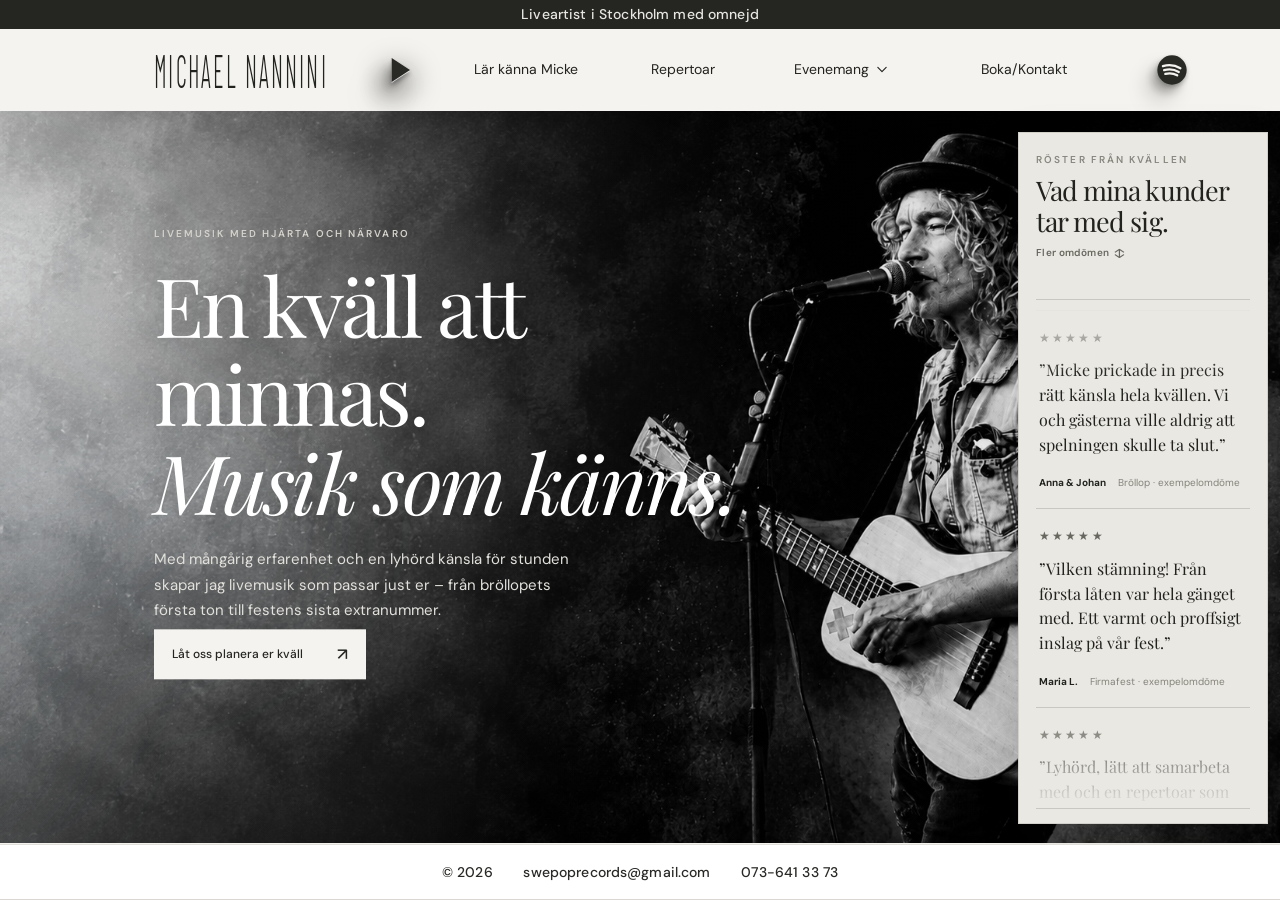
==== index.html @ 4a08c860 "Add files via upload" ====
<!doctype html>
<html lang="sv">
<head>
  <meta charset="utf-8">
  <meta name="viewport" content="width=device-width, initial-scale=1">
  <meta name="description" content="Micke Nannini – livemusik till bröllop, firmafest och andra evenemang.">
  <title>Micke Nannini — Livemusik för era stunder</title><link rel="icon" type="image/svg+xml" href="favicon.svg">
  <link rel="preconnect" href="https://images.unsplash.com">
  <link rel="preconnect" href="https://fonts.googleapis.com">
  <link rel="preconnect" href="https://fonts.gstatic.com" crossorigin>
  <link href="https://fonts.googleapis.com/css2?family=Barlow+Condensed:wght@300;400&family=DM+Sans:wght@400;500;600;700&family=Playfair+Display:wght@400;500;600&display=swap" rel="stylesheet">
  <link rel="stylesheet" href="style.css">
</head>
<body class="page-mode">
  <div class="demo-note">Liveartist i Stockholm med omnejd</div>
  <header class="site-header">
    <div class="brand-group">
      <a class="wordmark" href="#home" data-view-link="home" aria-label="Michael Nannini – startsida">MICHAEL NANNINI</a>
      <button class="header-player-toggle" id="header-player-toggle" type="button" aria-label="Spela musik" aria-pressed="false" title="Spela musik"><svg class="icon-play" viewBox="0 0 24 24" aria-hidden="true"><path d="M8 5.5v13l10-6.5z" fill="currentColor"/></svg><svg class="icon-pause" viewBox="0 0 24 24" aria-hidden="true"><path d="M7 5h4v14H7zm6 0h4v14h-4z" fill="currentColor"/></svg></button>
    </div>
    <button class="menu-toggle" aria-expanded="false" aria-controls="main-nav">Meny <span>☰</span></button>
    <nav id="main-nav" class="main-nav" aria-label="Huvudmeny">
      <a href="#om" data-view-link="om">Lär känna Micke</a>
      <a href="#repertoar" data-view-link="repertoar">Repertoar</a>
      <div class="dropdown"><button class="dropdown-toggle" aria-expanded="false">Evenemang <svg class="dropdown-chevron" viewBox="0 0 12 8" aria-hidden="true"><path d="m1 1.5 5 5 5-5"/></svg></button>
        <div class="dropdown-menu"><a href="brollop.html">Bröllop</a><a href="afterski.html">Afterski</a><a href="firmafest.html">Firmafest</a><a href="evenemang.html">Övriga evenemang</a></div>
      </div>
      <a href="#kontakt" class="nav-contact" data-view-link="kontakt">Boka/Kontakt</a>
      <a class="spotify-header" href="https://open.spotify.com/artist/16GHxoGRHdiOikgNVW4Zbb?si=be-ZVWMhS5afyu9l3d_1HA" target="_blank" rel="noopener noreferrer" aria-label="Öppna Michael Nanninis Spotifyprofil" title="Michael Nannini på Spotify"><svg viewBox="0 0 24 24" aria-hidden="true"><circle cx="12" cy="12" r="11" fill="#292926"/><path d="M5.2 9.1c4.2-1.2 9.2-.7 13.1 1.6M6.1 12.1c3.6-1 7.8-.5 11 1.4M7 14.9c3-.8 6.3-.4 8.9 1.1" fill="none" stroke="#f4f3ef" stroke-width="1.7" stroke-linecap="round"/></svg></a>
    </nav>
  </header>
  <main class="page-stage" id="page-stage"><div class="page-track"><section class="page-view is-active" data-view="home" aria-label="Startsida">
    <section class="hero" aria-labelledby="hero-title">
      <img class="hero-image" src="hero-michael-nannini.png" alt="Michael Nannini sjunger och spelar gitarr vid en mikrofon" fetchpriority="high">
      <div class="hero-shade"></div>
      <div class="hero-content"><p class="eyebrow">Livemusik med hjärta och närvaro</p><h1 id="hero-title">En kväll att minnas.<br><em>Musik som känns.</em></h1><p class="hero-copy">Med mångårig erfarenhet och en lyhörd känsla för stunden skapar jag livemusik som passar just er – från bröllopets första ton till festens sista extranummer.</p><a class="button button-light" href="#kontakt" data-view-link="kontakt">Låt oss planera er kväll <span>↗</span></a></div>
      
    </section>
    </section><section class="page-view" data-view="om" aria-label="Om Micke">
    <section class="intro section-grid" id="om">
      <div class="intro-image-wrap"><img src="https://images.unsplash.com/photo-1524368535928-5b5e00ddc76b?auto=format&fit=crop&w=1000&q=80" alt="Publik njuter av livemusik" loading="lazy"><span class="image-index">LIVE / 2025</span></div>
      <div class="intro-copy"><p class="eyebrow">Om Micke</p><h2>En gitarr, en röst<br>och rätt känsla.</h2><p class="trust-statement">Mångårig erfarenhet. Ett professionellt genomförande. Underhållning på dina villkor.</p><p class="lead">Jag har lång erfarenhet av liveunderhållning och vet hur viktig rätt känsla är. Jag är lyhörd, professionell och väl förberedd, så att du kan känna dig trygg från första kontakten till sista låten.</p><p>Berätta vilken stämning du vill ha – jag tar underhållningen dit du vill.</p><a class="text-link" href="#kontakt" data-view-link="kontakt">Har du någon fundering, fråga mig <span>→</span></a></div>
    </section>
    </section><section class="page-view" data-view="repertoar" aria-label="Repertoar"><section class="music-section" id="repertoar"><div class="music-inner"><div><p class="eyebrow">Lyssna in</p><h2>En liten försmak<br>av livemusiken.</h2></div><div class="player-card"><div class="record" aria-hidden="true"></div><div class="track-info"><strong>Maple Leaf Rag</strong></div><audio id="site-audio" controls preload="none" aria-label="Exempel på ljudspelare"><source src="https://upload.wikimedia.org/wikipedia/commons/0/09/Scott_Joplin_-_Maple_Leaf_Rag.ogg" type="audio/ogg">Din webbläsare kan inte spela upp ljudet.</audio></div></div></section>
    </section><section class="page-view" data-view="evenemang" aria-label="Evenemang"><section class="events-section" id="spelningar"><div class="section-heading"><div><p class="eyebrow">Olika tillfällen, samma närvaro</p><h2>Musik för er sorts kväll.</h2></div><p>Välj sammanhang så berättar vi mer om hur musiken kan passa just ert evenemang.</p></div><div class="event-cards"><a class="event-card" href="brollop.html"><img src="https://images.unsplash.com/photo-1519741497674-611481863552?auto=format&fit=crop&w=900&q=80" alt="Bröllopsdukning i mjukt kvällsljus" loading="lazy"><span class="event-number">01</span><span class="event-label">Bröllop <b>↗</b></span></a><a class="event-card" href="afterski.html"><img src="https://images.unsplash.com/photo-1519681393784-d120267933ba?auto=format&fit=crop&w=900&q=80" alt="Snöklädda berg i kvällsljus" loading="lazy"><span class="event-number">02</span><span class="event-label">Afterski <b>↗</b></span></a><a class="event-card" href="firmafest.html"><img src="https://images.unsplash.com/photo-1511795409834-ef04bbd61622?auto=format&fit=crop&w=900&q=80" alt="Festlokal för ett företagsevenemang" loading="lazy"><span class="event-number">03</span><span class="event-label">Firmafest <b>↗</b></span></a></div></section>
    
    </section><section class="page-view" data-view="kontakt" aria-label="Boka och kontakt"><section class="contact-section" id="kontakt"><div class="contact-copy"><p class="eyebrow">Låt oss planera</p><h2>Vad firar ni?</h2><p>Berätta lite om ert evenemang så återkommer Micke med idéer och information om tillgänglighet.</p><div class="contact-detail"><span>KONTAKT</span><a href="mailto:lowe.flemstrom@gmail.com">lowe.flemstrom@gmail.com</a></div><p class="demo-copy">När formuläret skickas öppnas ditt mejlprogram med uppgifterna ifyllda. Tryck på Skicka där.</p></div><form class="contact-form" id="contact-form"><div class="form-row"><label>Namn<input required name="name" autocomplete="name" placeholder="Ditt namn"></label><label>E-post<input required type="email" name="email" autocomplete="email" placeholder="du@exempel.se"></label></div><label>Typ av evenemang<select name="event"><option value="">Välj ett tillfälle</option><option>Bröllop</option><option>Afterski</option><option>Firmafest</option><option>Annat evenemang</option></select></label><label>Meddelande<textarea required name="message" rows="4" placeholder="Datum, plats och vad ni planerar …"></textarea></label><button class="button button-dark" type="submit">Skapa mejl <span>↗</span></button><p class="form-status" id="form-status" role="status">Formuläret öppnar ett färdigifyllt mejl till lowe.flemstrom@gmail.com.</p></form></section></section></div></main>
<div class="trustline site-contact-bar" aria-label="Kontaktuppgifter"><span>© 2026</span><a href="mailto:swepoprecords@gmail.com">swepoprecords@gmail.com</a><a href="tel:+46736413373">073-641 33 73</a></div>
<section class="reviews-section" aria-labelledby="reviews-title"><div class="reviews-heading"><p class="eyebrow">Röster från kvällen</p><h2 id="reviews-title">Vad mina kunder<br>tar med sig.</h2><div class="drag-hint" aria-label="Dra panelen för fler kundomdömen"><span>Fler omdömen</span><b aria-hidden="true">↕</b></div></div><div class="review-window" id="review-window" tabindex="0" aria-label="Recensioner, dra eller använd piltangenterna"><div class="review-track" id="review-track">
      <article class="review-card"><div class="stars">★★★★★</div><blockquote>”Micke prickade in precis rätt känsla hela kvällen. Vi och gästerna ville aldrig att spelningen skulle ta slut.”</blockquote><p><b>Anna &amp; Johan</b><span>Bröllop · exempelomdöme</span></p></article>
      <article class="review-card"><div class="stars">★★★★★</div><blockquote>”Vilken stämning! Från första låten var hela gänget med. Ett varmt och proffsigt inslag på vår fest.”</blockquote><p><b>Maria L.</b><span>Firmafest · exempelomdöme</span></p></article>
      <article class="review-card"><div class="stars">★★★★★</div><blockquote>”Lyhörd, lätt att samarbeta med och en repertoar som passade alla generationer. Rekommenderas varmt.”</blockquote><p><b>Anders &amp; Sofia</b><span>Födelsedagsfest · exempelomdöme</span></p></article>
      </div><div class="review-fade"></div></div></section>
  <footer class="site-footer"><a class="wordmark" href="#home" data-view-link="home">MICHAEL NANNINI</a><p>Livemusik för stunder att minnas.</p><span>© 2025 · DEMOSIDA</span></footer>
  <script src="script.js" defer></script>
</body></html>
---- style.css ----
:root{--ink:#22221f;--paper:#f4f3ef;--muted:#88877f;--line:#d9d7d0;--serif:"Playfair Display",Georgia,serif;--sans:"DM Sans",Arial,sans-serif}*{box-sizing:border-box}html{scroll-behavior:smooth}body{margin:0;background:var(--paper);color:var(--ink);font-family:var(--sans);font-size:15px;line-height:1.7}.demo-note{text-align:center;background:#252522;color:#e7e6e1;padding:7px 12px;font-size:10px;letter-spacing:.16em;text-transform:uppercase}.site-header{height:82px;padding:0 7.2%;display:flex;align-items:center;justify-content:space-between;background:var(--paper);position:relative;z-index:10}.wordmark{font:500 27px var(--serif);letter-spacing:-.08em;color:var(--ink);text-decoration:none}.wordmark span{color:#85837a}.main-nav{display:flex;align-items:center;gap:35px}.main-nav>a,.dropdown-toggle{color:var(--ink);font-size:12px;text-decoration:none;background:none;border:0;font-family:inherit;cursor:pointer}.nav-contact{border:1px solid #a9a79e;padding:10px 16px}.dropdown{position:relative}.dropdown-menu{display:none;position:absolute;top:100%;left:-15px;min-width:170px;padding:11px 0;background:#fff;box-shadow:0 12px 24px #00000016}.dropdown.open .dropdown-menu{display:grid}.dropdown-menu a{padding:8px 16px;color:var(--ink);font-size:12px;text-decoration:none}.dropdown-menu a:hover{background:#f0efeb}.menu-toggle{display:none}.hero{height:min(720px,78vw);min-height:570px;position:relative;color:white;overflow:hidden}.hero-image,.hero-shade{position:absolute;inset:0;width:100%;height:100%;object-fit:cover}.hero-image{object-position:center 42%;filter:grayscale(100%)}.hero-shade{background:linear-gradient(90deg,#111111c7 0%,#11111178 46%,#11111117 100%)}.hero-content{position:absolute;top:50%;left:12%;transform:translateY(-48%);max-width:600px}.eyebrow{font-size:10px;letter-spacing:.21em;text-transform:uppercase;font-weight:600;color:var(--muted);margin:0 0 18px}.hero .eyebrow{color:#d4d2cb}.hero h1{font:400 clamp(48px,6.4vw,86px)/1.08 var(--serif);letter-spacing:-.035em;margin:0 0 22px}.hero h1 em{font-weight:400}.hero-copy{max-width:440px;color:#e2e1dc;font-size:15px;margin:0 0 29px}.button{display:inline-flex;align-items:center;justify-content:space-between;gap:34px;padding:14px 18px;text-decoration:none;border:0;font:500 12px var(--sans);cursor:pointer}.button-light{background:#f4f3ef;color:#252522}.button span{font-size:17px}.hero-caption{position:absolute;bottom:26px;left:7.2%;right:7.2%;display:flex;justify-content:space-between;font-size:9px;letter-spacing:.17em;color:#eee}.trustline{padding:23px 7%;display:flex;justify-content:space-between;border-bottom:1px solid var(--line);font-size:9px;letter-spacing:.15em;color:#77766e}.section-grid{display:grid;grid-template-columns:1fr 1fr;gap:10%;padding:115px 12% 125px}.intro-image-wrap{position:relative}.intro-image-wrap img{width:100%;height:510px;object-fit:cover;filter:grayscale(100%)}.image-index{position:absolute;bottom:16px;left:17px;color:white;font-size:9px;letter-spacing:.16em}.intro-copy{align-self:center;max-width:490px}.intro-copy h2,.music-section h2,.section-heading h2,.reviews-heading h2,.contact-copy h2{font:400 clamp(37px,4vw,55px)/1.16 var(--serif);letter-spacing:-.035em;margin:0 0 23px}.intro-copy .lead{font:400 18px/1.65 var(--serif);color:#5a5953}.intro-copy>p:not(.eyebrow){max-width:455px}.demo-copy{font-size:11px;color:#8c8980;font-style:italic}.text-link{display:inline-flex;gap:25px;margin-top:16px;color:var(--ink);text-decoration:none;font-size:12px;border-bottom:1px solid #777;padding-bottom:5px}.music-section{background:#292926;color:#f5f4f0;padding:88px 12%}.music-inner{max-width:1100px;margin:auto;display:grid;grid-template-columns:1fr 1fr;gap:9%;align-items:center}.music-section .eyebrow{color:#aaa89f}.music-section h2{font-size:46px}.music-note{max-width:360px;color:#b7b6b0;font-size:12px}.player-card{padding:25px;background:#353531;border:1px solid #51514a;display:grid;grid-template-columns:70px 1fr;gap:17px;align-items:center}.record{width:70px;height:70px;border-radius:50%;display:grid;place-items:center;background:repeating-radial-gradient(circle,#191917 0 2px,#343430 3px 5px)}.record span{width:24px;height:24px;border-radius:50%;background:#b4b1a8;color:#292926;display:grid;place-items:center;font:10px var(--serif)}.track-info{display:grid;gap:3px}.track-info strong{font:500 18px var(--serif)}.track-info>span:last-child{font-size:10px;color:#aaa89f}.track-label{font-size:8px;letter-spacing:.15em;color:#c4c1b8}.player-card audio{grid-column:1/3;width:100%;height:37px}.source-link{grid-column:1/3;color:#c5c2b9;font-size:10px}.events-section{padding:110px 12% 120px}.section-heading{display:flex;justify-content:space-between;align-items:end;margin-bottom:37px}.section-heading>p{max-width:310px;color:#77766e;font-size:12px}.section-heading h2{margin-bottom:0}.event-cards{display:grid;grid-template-columns:repeat(3,1fr);gap:18px}.event-card{height:380px;position:relative;display:block;color:white;overflow:hidden;text-decoration:none;background:#555}.event-card:after{content:"";position:absolute;inset:30% 0 0;background:linear-gradient(transparent,#1119)}.event-card img{width:100%;height:100%;object-fit:cover;filter:grayscale(100%);transition:transform .5s}.event-card:hover img{transform:scale(1.04)}.event-number{position:absolute;z-index:1;top:17px;left:18px;font-size:9px;letter-spacing:.14em}.event-label{position:absolute;z-index:1;bottom:19px;left:20px;right:20px;display:flex;justify-content:space-between;font:400 25px var(--serif)}.event-label b{font:400 16px var(--sans)}.reviews-section{padding:95px 12%;display:grid;grid-template-columns:.8fr 1.2fr;gap:10%;background:#e9e8e3}.reviews-heading h2{font-size:47px}.drag-hint{margin-top:33px;font-size:10px;color:#79776e}.drag-hint span{margin-left:14px;font-size:18px}.review-window{height:350px;position:relative;overflow:hidden;cursor:grab;touch-action:none;user-select:none;border-top:1px solid #c9c7bf;border-bottom:1px solid #c9c7bf}.review-window.dragging{cursor:grabbing}.review-track{position:absolute;left:0;right:0;top:0}.review-card{padding:25px 5px 23px;border-bottom:1px solid #c9c7bf}.stars{font-size:12px;letter-spacing:.18em;color:#68675f}.review-card blockquote{font:400 19px/1.55 var(--serif);margin:10px 0 17px}.review-card p{display:flex;gap:12px;align-items:center;margin:0;font-size:10px}.review-card p span{color:#85837a}.review-fade{position:absolute;inset:0;pointer-events:none;background:linear-gradient(#e9e8e3 0%,transparent 15%,transparent 80%,#e9e8e3 100%)}.contact-section{padding:110px 12%;display:grid;grid-template-columns:1fr 1fr;gap:12%;background:#f7f6f2}.contact-copy h2{font-size:57px}.contact-copy>p:not(.eyebrow){max-width:390px;color:#68675f}.contact-detail{margin-top:40px;display:grid;gap:4px}.contact-detail span{font-size:9px;letter-spacing:.16em;color:#88867f}.contact-detail a{font:20px var(--serif);color:var(--ink);text-decoration:none}.contact-form{display:grid;gap:17px;align-content:start}.contact-form label{display:grid;gap:7px;font-size:10px;letter-spacing:.08em;color:#55544f}.form-row{display:grid;grid-template-columns:1fr 1fr;gap:15px}.contact-form input,.contact-form select,.contact-form textarea{width:100%;padding:12px 0;border:0;border-bottom:1px solid #c9c7bf;background:transparent;border-radius:0;font:13px var(--sans);color:var(--ink);outline:none}.contact-form input:focus,.contact-form textarea:focus,.contact-form select:focus{border-color:#292926}.contact-form textarea{resize:vertical}.button-dark{background:#282825;color:#f5f4f0;justify-self:start}.form-status{font-size:10px;color:#89877e;margin:0}.site-footer{padding:27px 7.2%;display:flex;align-items:center;justify-content:space-between;border-top:1px solid var(--line)}.site-footer p,.site-footer>span{font-size:10px;color:#77766e}.site-footer>span{letter-spacing:.12em}
@media(max-width:800px){.site-header{height:70px;padding:0 6%}.menu-toggle{display:block;border:0;background:none;font:12px var(--sans)}.menu-toggle span{margin-left:8px}.main-nav{display:none;position:absolute;top:70px;left:0;right:0;background:var(--paper);padding:20px 6% 25px;align-items:stretch;gap:17px;flex-direction:column;border-top:1px solid var(--line)}.main-nav.open{display:flex}.dropdown-menu{position:static;box-shadow:none;padding:8px 0 0 13px;background:transparent}.nav-contact{align-self:start}.detail-nav{display:flex!important;position:static;flex-direction:row;flex-wrap:wrap;padding:8px 0;border:0;background:transparent;gap:8px 13px;justify-content:flex-end}.detail-nav a{font-size:10px!important}.hero{min-height:590px;height:78vh;max-height:730px}.hero-content{left:7%;right:7%}.hero h1{font-size:clamp(48px,12vw,76px)}.trustline{gap:20px;overflow:hidden;white-space:nowrap;font-size:8px}.section-grid{grid-template-columns:1fr;gap:45px;padding:75px 8%}.intro-image-wrap img{height:390px}.intro-copy{max-width:none}.music-section{padding:72px 8%}.music-inner{grid-template-columns:1fr;gap:30px}.events-section{padding:78px 8%}.section-heading{display:block}.section-heading>p{margin-top:20px}.event-cards{grid-template-columns:1fr;gap:13px}.event-card{height:340px}.reviews-section{padding:75px 8%;grid-template-columns:1fr;gap:25px}.reviews-heading h2 br{display:none}.drag-hint{margin-top:13px}.review-window{height:315px}.contact-section{padding:80px 8%;grid-template-columns:1fr;gap:38px}.site-footer{padding:23px 6%;gap:14px;flex-wrap:wrap}.site-footer p{order:3;width:100%;margin:0}.form-row{grid-template-columns:1fr}.hero-caption{left:7%;right:7%}}
@media(prefers-reduced-motion:reduce){html{scroll-behavior:auto}*,*:before,*:after{transition:none!important}}

/* The reviews stay visible at the right while the visitor scrolls the page. */
.reviews-section{position:fixed;z-index:20;right:18px;top:50%;transform:translateY(-50%);width:270px;padding:23px 21px 17px;display:block;background:#e9e8e3;border:1px solid #d2d0c8;box-shadow:0 12px 40px #17171326}
.reviews-heading h2{font-size:31px;margin-bottom:9px}.reviews-heading .demo-copy{margin:0}.reviews-heading .drag-hint{margin-top:12px}.review-window{height:225px}.review-card{padding:17px 3px}.review-card blockquote{font-size:16px}
@media(max-width:800px){.reviews-section{right:10px;top:auto;bottom:10px;transform:none;width:min(245px,68vw);padding:14px 15px 10px;box-shadow:0 8px 28px #17171338}.reviews-heading h2{font-size:23px;margin-bottom:4px}.reviews-heading .eyebrow{margin-bottom:7px}.reviews-heading .demo-copy{font-size:9px}.reviews-heading .drag-hint{font-size:9px;margin-top:7px}.review-window{height:142px}.review-card{padding:12px 2px}.review-card blockquote{font-size:14px;margin:6px 0 10px}}

.wordmark{font:500 16px var(--serif);letter-spacing:.15em;text-transform:uppercase}.wordmark span{display:none}

.spotify-link{display:inline-flex;grid-column:1/3;align-items:center;gap:10px;width:max-content;max-width:100%;padding:9px 14px;background:#1ed760;color:#172017;text-decoration:none;font-size:11px;font-weight:700;border-radius:999px;transition:background .2s ease,transform .2s ease}.spotify-link:hover{background:#35e875;transform:translateY(-1px)}.spotify-link svg{width:19px;height:19px;flex:none}
.spotify-header{display:inline-flex;align-items:center;gap:7px;color:#1db954;text-decoration:none;font-size:11px;font-weight:700}.spotify-header svg{width:20px;height:20px;flex:none}.spotify-header:hover{color:#15883d}
.header-player-toggle{width:42px;height:42px;margin-left:22px;flex:none;display:grid;place-items:center;border:1px solid #bcbab1;border-radius:50%;background:#282825;color:#f5f4f0;cursor:pointer;transition:background .2s ease,transform .2s ease}.header-player-toggle:hover{background:#41413b;transform:scale(1.05)}.header-player-toggle svg{width:18px;height:18px}.header-player-toggle .icon-pause{display:none}.header-player-toggle.is-playing .icon-play{display:none}.header-player-toggle.is-playing .icon-pause{display:block}.header-player-toggle:focus-visible{outline:2px solid #1db954;outline-offset:3px}@media(max-width:800px){.menu-toggle{margin-left:auto}.header-player-toggle{width:38px;height:38px;margin-left:13px}}
@media(max-width:1280px){.reviews-section{position:relative;top:auto;right:auto;bottom:auto;transform:none;width:auto;margin:0 8%;padding:55px 0;display:grid;grid-template-columns:.8fr 1.2fr;gap:6%;box-shadow:none}.review-window{height:290px}}
@media(max-width:800px){.reviews-section{grid-template-columns:1fr;gap:20px}.review-window{height:260px}}
.header-player-toggle{width:42px;height:42px;margin-left:22px;flex:none;display:grid;place-items:center;border:1px solid #bcbab1;border-radius:50%;background:#282825;color:#f5f4f0;cursor:pointer;transition:background .2s ease,transform .2s ease}.header-player-toggle:hover{background:#41413b;transform:scale(1.05)}.header-player-toggle svg{width:18px;height:18px}.header-player-toggle .icon-pause{display:none}.header-player-toggle.is-playing .icon-play{display:none}.header-player-toggle.is-playing .icon-pause{display:block}.header-player-toggle:focus-visible{outline:2px solid #1db954;outline-offset:3px}@media(max-width:800px){.menu-toggle{margin-left:auto}.header-player-toggle{width:38px;height:38px;margin-left:13px}}
@media(min-width:1281px){.reviews-section{top:14px;bottom:14px;transform:none;height:auto;display:flex;flex-direction:column}.review-window{flex:1;min-height:0;height:auto}}
.trust-statement{font:500 21px/1.45 var(--serif);padding:15px 0 15px 18px;border-left:2px solid #8d8b82;margin:15px 0 18px;color:#33322e}.intro-copy .trust-statement{max-width:430px}
.drag-hint{display:flex;align-items:center;gap:5px;margin-top:3px;margin-bottom:0;font-size:9px;line-height:1.15;color:#89877f}.drag-hint span{margin-left:0;font-size:9px}.drag-hint b{font-size:13px;font-weight:400;line-height:1}
.reviews-heading .eyebrow{margin-bottom:7px}.reviews-heading h2{margin-bottom:2px}.reviews-heading .drag-hint{margin-top:1px;margin-bottom:0;line-height:1.15}.reviews-heading .drag-hint span{font-family:var(--sans);font-size:10px;font-weight:600;letter-spacing:.035em;color:#68675f}.reviews-heading .drag-hint b{font-family:var(--sans);font-size:13px;font-weight:500;color:#68675f}.reviews-section .review-window{margin-top:0}
@media(min-width:1281px){.reviews-section{gap:0}}
.reviews-heading h2{margin-bottom:9px}
@media(min-width:1281px){main{margin-right:300px}.site-header{padding-right:310px}.site-footer{padding-right:310px}.hero{margin-right:-300px}.hero-caption{right:calc(7.2% + 300px)}}
.wordmark{letter-spacing:.11em}.header-player-toggle svg{width:22px;height:22px;shape-rendering:geometricPrecision}
.wordmark{font:500 16px var(--serif);letter-spacing:.02em;text-transform:none}
.wordmark{letter-spacing:.11em;text-transform:uppercase}
.wordmark{font-family:"Barlow Condensed","Arial Narrow",sans-serif;font-size:22px;font-weight:300;letter-spacing:.10em;line-height:1;text-transform:uppercase}.wordmark span{display:none}
.wordmark{font-family:"Barlow Condensed","Arial Narrow",sans-serif;font-size:25px;font-weight:300;letter-spacing:.10em;line-height:.95;text-transform:uppercase}
.wordmark{font-size:28px;letter-spacing:.08em;transform:scaleX(.88);transform-origin:left center}
.header-player-toggle{border:0;border-radius:0;background:transparent;color:#292926}.header-player-toggle:hover{background:transparent;transform:scale(1.08)}.header-player-toggle svg{width:28px;height:28px;filter:drop-shadow(0 2px 3px rgba(0,0,0,.28))}
.header-player-toggle svg{width:34px;height:34px}
.wordmark{transform:scaleX(.88) scaleY(1.65)}
.hero-image{object-position:center top}.hero-shade{background:linear-gradient(90deg,rgba(18,18,18,.03) 0%,rgba(18,18,18,.05) 45%,rgba(0,0,0,.12) 100%)}
.brand-group{position:relative;display:flex;align-items:center;flex:none}.site-header{padding-left:12%}.brand-group .header-player-toggle{position:absolute;left:-54px;top:50%;margin:0;transform:translateY(-50%)}.brand-group .header-player-toggle:hover{transform:translateY(-50%) scale(1.08)}.spotify-header{display:inline-flex;align-items:center;justify-content:center;color:#292926;text-decoration:none;flex:none}.spotify-header svg{width:27px;height:27px;display:block}.main-nav{justify-content:space-between;gap:clamp(14px,1.6vw,24px)}
@media(min-width:1281px){.site-header{padding-left:12%;padding-right:calc(7.2% + 310px)}.main-nav{position:absolute;left:50%;top:50%;transform:translate(-50%,-50%);width:min(680px,calc(100% - 700px));max-width:none;margin:0;flex:none}}
@media(max-width:1280px){.site-header{padding-left:12%;padding-right:7.2%}.main-nav{position:static;top:auto;left:auto;right:auto;transform:none;width:auto;max-width:760px;flex:1;margin-left:36px;margin-right:0}}
@media(max-width:800px){.site-header{padding:0 6%;display:flex}.brand-group{margin:0;gap:8px}.brand-group .header-player-toggle{position:static;left:auto;top:auto;transform:none;margin:0;width:38px;height:38px}.brand-group .header-player-toggle:hover{transform:scale(1.08)}.brand-group .wordmark{font-size:22px}.main-nav{display:none;position:absolute;top:70px;left:0;right:0;transform:none;width:auto;max-width:none;margin:0;padding:20px 6% 25px;align-items:stretch;gap:17px;flex-direction:column;border-top:1px solid var(--line)}.main-nav.open{display:flex}.spotify-header{align-self:flex-start}.nav-contact{align-self:flex-start}.hero-content{left:calc(6% + 46px);right:6%}}
.brand-group{position:relative;display:flex;align-items:center;flex:none}.site-header{padding-left:12%}.brand-group .header-player-toggle{position:absolute;left:-54px;top:50%;margin:0;transform:translateY(-50%)}.brand-group .header-player-toggle:hover{transform:translateY(-50%) scale(1.08)}.spotify-header{display:inline-flex;align-items:center;justify-content:center;color:#292926;text-decoration:none;flex:none}.spotify-header svg{width:30px;height:30px;display:block}.main-nav{justify-content:space-between;gap:clamp(14px,1.6vw,24px)}
@media(min-width:1281px){.site-header{padding-left:12%;padding-right:calc(7.2% + 310px)}.main-nav{position:absolute;left:50%;top:50%;transform:translate(-50%,-50%);width:min(680px,calc(100% - 760px));max-width:none;margin:0;flex:none}}
@media(max-width:1280px){.site-header{padding-left:12%;padding-right:7.2%}.main-nav{position:static;top:auto;left:auto;right:auto;transform:none;width:auto;max-width:760px;flex:1;margin-left:36px;margin-right:0}}
@media(max-width:800px){.site-header{padding:0 6%;display:flex}.brand-group{margin:0;gap:8px}.brand-group .header-player-toggle{position:static;left:auto;top:auto;transform:none;margin:0;width:38px;height:38px}.brand-group .header-player-toggle:hover{transform:scale(1.08)}.brand-group .wordmark{font-size:22px}.main-nav{display:none;position:absolute;top:70px;left:0;right:0;transform:none;width:auto;max-width:none;margin:0;padding:20px 6% 25px;align-items:stretch;gap:17px;flex-direction:column;border-top:1px solid var(--line)}.main-nav.open{display:flex}.spotify-header{align-self:flex-start}.nav-contact{align-self:flex-start}.hero-content{left:calc(6% + 46px);right:6%}.detail-nav{position:static;flex-direction:row;flex-wrap:wrap;justify-content:flex-end;padding:8px 0;gap:8px 12px}}

/* Header grouping and playback control refinement */
.brand-group{position:relative;display:flex;align-items:center;gap:10px;flex:none}
.brand-group .header-player-toggle{position:static;left:auto;top:auto;transform:none;margin:0 0 0 10px;width:52px;height:52px;display:grid;place-items:center}
.brand-group .header-player-toggle svg{width:44px;height:44px;filter:drop-shadow(0 5px 8px rgba(0,0,0,.40))}
.brand-group .header-player-toggle:hover{transform:scale(1.08)}
.main-nav{justify-content:space-between;gap:clamp(14px,2vw,30px)}
.spotify-header svg{width:32px;height:32px;display:block}
@media(min-width:1281px){.main-nav{width:min(700px,calc(100% - 760px))}}
@media(max-width:800px){.brand-group{gap:7px}.brand-group .header-player-toggle{width:46px;height:46px;margin-left:7px}.brand-group .header-player-toggle svg{width:40px;height:40px}.main-nav{justify-content:flex-start}.hero-content{left:6%;right:6%}}

/* Keep the menu clear of the wordmark and give the play icon more depth */
@media(min-width:1281px){.site-header .main-nav{position:static;left:auto;top:auto;transform:none;width:auto;max-width:none;flex:1;min-width:0;margin:0 0 0 clamp(32px,4vw,64px)}}
@media(min-width:801px) and (max-width:1280px){.site-header .main-nav{min-width:0;max-width:none;margin-left:clamp(28px,4vw,54px)}}
.brand-group .header-player-toggle{position:relative;isolation:isolate;overflow:visible;filter:drop-shadow(0 2px 1px rgba(255,255,255,.75)) drop-shadow(0 5px 3px rgba(0,0,0,.26)) drop-shadow(0 12px 9px rgba(0,0,0,.24));transition:transform .2s ease,filter .2s ease}
.brand-group .header-player-toggle::before{content:"";position:absolute;z-index:-1;left:19%;right:19%;top:28%;bottom:18%;border-radius:50%;background:rgba(0,0,0,.26);filter:blur(11px);transform:translateY(8px) scale(1.2)}
.brand-group .header-player-toggle svg{filter:drop-shadow(0 1px 0 rgba(255,255,255,.7)) drop-shadow(0 3px 2px rgba(0,0,0,.32))}
.brand-group .header-player-toggle:hover{transform:translateY(-2px) scale(1.08);filter:drop-shadow(0 3px 1px rgba(255,255,255,.75)) drop-shadow(0 7px 4px rgba(0,0,0,.3)) drop-shadow(0 15px 10px rgba(0,0,0,.26))}
@media(max-width:800px){.site-header .main-nav{margin:0}}

/* Subtle dimensional treatment for the Spotify mark, with a different shadow direction */
.spotify-header{position:relative;filter:drop-shadow(-2px 2px 1px rgba(255,255,255,.75)) drop-shadow(-5px 7px 4px rgba(0,0,0,.24)) drop-shadow(-10px 13px 9px rgba(0,0,0,.16));transition:transform .2s ease,filter .2s ease}
.spotify-header svg{filter:drop-shadow(0 1px 0 rgba(255,255,255,.32)) drop-shadow(0 2px 2px rgba(0,0,0,.24))}
.spotify-header:hover{transform:translateY(-2px);filter:drop-shadow(-2px 3px 1px rgba(255,255,255,.75)) drop-shadow(-6px 9px 5px rgba(0,0,0,.27)) drop-shadow(-12px 16px 10px rgba(0,0,0,.19))}

/* Remove the bright rim while keeping the Spotify icon's angled 3D shadow */
.spotify-header{filter:drop-shadow(-5px 7px 4px rgba(0,0,0,.24)) drop-shadow(-10px 13px 9px rgba(0,0,0,.16))}
.spotify-header svg{filter:drop-shadow(0 2px 2px rgba(0,0,0,.24))}
.spotify-header:hover{filter:drop-shadow(-6px 9px 5px rgba(0,0,0,.27)) drop-shadow(-12px 16px 10px rgba(0,0,0,.19))}

/* Match the play control's cast shadow to the Spotify icon */
.brand-group .header-player-toggle{filter:drop-shadow(-5px 7px 4px rgba(0,0,0,.24)) drop-shadow(-10px 13px 9px rgba(0,0,0,.16))}
.brand-group .header-player-toggle:hover{filter:drop-shadow(-6px 9px 5px rgba(0,0,0,.27)) drop-shadow(-12px 16px 10px rgba(0,0,0,.19))}

/* Refined dropdown chevron */
.dropdown-toggle{display:inline-flex;align-items:center;gap:8px}
.dropdown-chevron{width:10px;height:7px;fill:none;stroke:currentColor;stroke-width:1.35;stroke-linecap:round;stroke-linejoin:round;transition:transform .2s ease}
.dropdown-toggle:hover .dropdown-chevron{transform:translateY(1px)}
.dropdown.open .dropdown-chevron{transform:rotate(180deg)}

/* Full-screen horizontal page views */
body.page-mode{overflow:hidden}
body.page-mode .site-footer{display:none}
body.page-mode .page-stage{position:relative;height:calc(100vh - 112px);min-height:540px;overflow:hidden;margin-right:300px}
body.page-mode .page-track{position:absolute;inset:0}
body.page-mode .page-view{position:absolute;inset:0;overflow-y:auto;overscroll-behavior:contain;opacity:0;visibility:hidden;pointer-events:none;transform:translateX(12%);transition:transform .62s cubic-bezier(.22,.75,.22,1),opacity .42s ease,visibility .62s;will-change:transform,opacity}
body.page-mode .page-view.is-active{z-index:2;opacity:1;visibility:visible;pointer-events:auto;transform:translateX(0)}
body.page-mode .page-view.is-active.is-from-right{opacity:0;transform:translateX(12%)}
body.page-mode .page-view.is-active.is-from-left{opacity:0;transform:translateX(-12%)}
body.page-mode .page-view.is-leaving-left,body.page-mode .page-view.is-leaving-right{z-index:1;visibility:visible;pointer-events:none;opacity:0}
body.page-mode .page-view.is-leaving-left{transform:translateX(-9%)}
body.page-mode .page-view.is-leaving-right{transform:translateX(9%)}
body.page-mode .hero{margin-right:0}
body.page-mode .page-view[data-view="home"]{background:#181817}
body.page-mode .page-view[data-view="om"]{background:var(--paper)}
body.page-mode .page-view[data-view="repertoar"]{background:#292926;display:grid;align-items:center}
body.page-mode .page-view[data-view="repertoar"] .music-section{min-height:100%;display:grid;align-items:center;padding-top:50px;padding-bottom:50px}
body.page-mode .page-view[data-view="evenemang"]{background:var(--paper);display:grid;align-items:center}
body.page-mode .page-view[data-view="evenemang"] .events-section{width:100%;padding-top:55px;padding-bottom:55px}
body.page-mode .page-view[data-view="om"] .section-grid{min-height:100%;align-content:center;padding-top:45px;padding-bottom:45px}
body.page-mode .page-view[data-view="kontakt"]{background:#f7f6f2;display:grid;align-items:center}
body.page-mode .page-view[data-view="kontakt"] .contact-section{min-height:100%;align-content:center;padding-top:48px;padding-bottom:48px}
body.page-mode .reviews-section{position:fixed;z-index:20;right:18px;top:14px;bottom:14px;transform:none;width:270px;height:auto;margin:0;padding:23px 21px 17px;display:flex;flex-direction:column;background:#e9e8e3;border:1px solid #d2d0c8;box-shadow:0 12px 40px #17171326}
body.page-mode .review-window{flex:1;min-height:0;height:auto}
body.page-mode .main-nav{z-index:30}
body.page-mode .dropdown-menu{z-index:31}
@media(min-width:801px) and (max-width:1280px){body.page-mode .page-stage{margin-right:285px}body.page-mode .reviews-section{right:12px;width:250px;padding:18px 17px 14px}body.page-mode .reviews-heading h2{font-size:27px}body.page-mode .page-view[data-view="om"] .section-grid{padding-left:7%;padding-right:7%;gap:6%}}
@media(max-width:800px){body.page-mode .page-stage{height:calc(100svh - 112px);min-height:420px;margin-right:0}body.page-mode .page-view{padding-bottom:165px}body.page-mode .page-view[data-view="om"] .section-grid{grid-template-columns:1fr;gap:25px;padding:34px 8% 185px}body.page-mode .page-view[data-view="om"] .intro-image-wrap img{height:300px}body.page-mode .page-view[data-view="repertoar"] .music-section{padding:38px 8% 185px}body.page-mode .music-inner{grid-template-columns:1fr;gap:25px}body.page-mode .music-section h2{font-size:38px}body.page-mode .page-view[data-view="evenemang"] .events-section{padding:35px 8% 185px}body.page-mode .section-heading{display:block;margin-bottom:22px}body.page-mode .event-cards{grid-template-columns:1fr;gap:12px}body.page-mode .event-card{height:190px}body.page-mode .page-view[data-view="kontakt"] .contact-section{grid-template-columns:1fr;gap:25px;padding:35px 8% 190px}body.page-mode .contact-copy h2{font-size:42px}body.page-mode .reviews-section{right:10px;top:auto;bottom:10px;transform:none;width:min(245px,68vw);height:auto;max-height:35vh;padding:13px 14px 9px;display:block;box-shadow:0 8px 28px #17171338}body.page-mode .reviews-heading h2{font-size:22px;margin-bottom:4px}body.page-mode .reviews-heading .eyebrow{margin-bottom:6px}body.page-mode .reviews-heading .drag-hint{margin-top:5px}body.page-mode .review-window{height:92px;min-height:0}body.page-mode .review-card{padding:9px 2px}body.page-mode .review-card blockquote{font-size:13px;margin:5px 0 8px}}
@keyframes route-in-right{from{opacity:0;transform:translateX(8%)}to{opacity:1;transform:translateX(0)}}
@keyframes route-out-left{to{opacity:0;transform:translateX(-8%)}}
body.page-enter-from-right main{animation:route-in-right .62s cubic-bezier(.22,.75,.22,1) both}
body.page-leaving-to-left main{animation:route-out-left .26s ease both}
@media(prefers-reduced-motion:reduce){body.page-mode .page-view{transition:none}body.page-enter-from-right main,body.page-leaving-to-left main{animation:none}}

/* Refine the page frame: reviews start below the header and the home view fits the screen */
body.page-mode .page-stage{overflow:visible;height:calc(100vh - 112px);height:calc(100svh - 112px)}
body.page-mode .page-track{overflow:visible}
body.page-mode .page-view{scrollbar-width:none}
body.page-mode .page-view::-webkit-scrollbar{display:none;width:0;height:0}
body.page-mode .page-view[data-view="home"]{overflow:visible}
body.page-mode .page-view[data-view="home"] .hero{width:calc(100% + 300px);height:calc(100% - 64px);min-height:0;margin-right:-300px}
body.page-mode .page-view[data-view="home"] .trustline{height:64px;min-height:64px;padding-top:14px;padding-bottom:14px}
body.page-mode .reviews-section{top:112px}
@media(min-width:801px) and (max-width:1280px){body.page-mode .page-view[data-view="home"] .hero{width:calc(100% + 285px);margin-right:-285px}body.page-mode .reviews-section{top:112px}}
@media(max-width:800px){body.page-mode .page-view[data-view="home"] .hero{width:100%;height:calc(100% - 54px);margin-right:0}body.page-mode .page-view[data-view="home"] .trustline{height:54px;min-height:54px;padding:10px 6%;font-size:7px;letter-spacing:.08em}body.page-mode .reviews-section{top:auto}}

/* Airier transition beneath the home hero */
body.page-mode .page-view[data-view="home"]{background:var(--paper)}
body.page-mode .page-view[data-view="home"] .trustline{background:var(--paper);color:#85837a;border-top:1px solid #dedcd5}

/* Let the hero image fill the full view behind the floating reviews panel */
body.page-mode .page-view[data-view="home"] .hero{height:100%;min-height:0}
body.page-mode .page-view[data-view="home"] .hero-content{top:46%;transform:translateY(-48%)}
body.page-mode .page-view[data-view="home"] .trustline{position:absolute;z-index:2;left:0;right:0;bottom:0;height:56px;min-height:56px;padding:12px 7%;background:transparent;color:rgba(255,255,255,.72);border-top:1px solid rgba(255,255,255,.22)}
body.page-mode .reviews-section{top:132px;bottom:24px}
@media(min-width:801px) and (max-width:1280px){body.page-mode .page-view[data-view="home"] .hero{height:100%}body.page-mode .reviews-section{top:132px;bottom:24px}}
@media(max-width:800px){body.page-mode .page-view[data-view="home"] .hero{height:100%}body.page-mode .page-view[data-view="home"] .hero-content{top:44%;transform:translateY(-48%)}body.page-mode .page-view[data-view="home"] .hero h1{font-size:clamp(38px,6.4vw,70px)}body.page-mode .page-view[data-view="home"] .trustline{left:0;right:0;bottom:0;height:48px;min-height:48px;padding:10px 6%;font-size:7px}body.page-mode .reviews-section{top:auto;bottom:24px}}

/* Lift the home CTA away from the lower trustline */
body.page-mode .page-view[data-view="home"] .hero-copy{margin-bottom:15px}
body.page-mode .page-view[data-view="home"] .hero-content .button{transform:translateY(-10px)}

/* Keep equal breathing room above and below the reviews, stopping above the trustline */
body.page-mode .reviews-section{bottom:76px}
@media(max-width:800px){body.page-mode .reviews-section{bottom:68px}}

/* Persistent clean contact strip along the bottom edge */
body.page-mode .page-stage{height:calc(100vh - 168px);height:calc(100svh - 168px);min-height:0}
body.page-mode .main-nav>a,body.page-mode .dropdown-toggle{font-size:14px}
body.page-mode .site-contact-bar{position:fixed;z-index:25;left:0;right:0;bottom:0;width:100%;height:56px;min-height:56px;padding:10px 7%;display:flex;align-items:center;justify-content:space-between;gap:22px;background:#fff;color:#292926;border-top:1px solid #e1dfd9;font:500 14px/1.3 var(--sans);letter-spacing:.01em}
body.page-mode .site-contact-bar a{color:inherit;text-decoration:none}
body.page-mode .site-contact-bar a:hover{text-decoration:underline;text-underline-offset:4px}
@media(min-width:801px) and (max-width:1280px){body.page-mode .page-stage{height:calc(100vh - 168px);height:calc(100svh - 168px)}}
@media(max-width:800px){body.page-mode .page-stage{height:calc(100vh - 160px);height:calc(100svh - 160px)}body.page-mode .main-nav>a,body.page-mode .dropdown-toggle{font-size:13px}body.page-mode .site-contact-bar{height:48px;min-height:48px;padding:8px 5%;gap:10px;font-size:clamp(10px,2.8vw,13px)}}

/* Keep header links and the contact strip typography consistent on every page */
.main-nav>a,.dropdown-toggle{font-size:14px}
@media(max-width:800px){.main-nav>a,.dropdown-toggle{font-size:13px}}

/* Center the footer details as a compact group */
body.page-mode .site-contact-bar{justify-content:center;gap:clamp(16px,2.4vw,34px)}
@media(max-width:800px){body.page-mode .site-contact-bar{gap:clamp(10px,3vw,18px)}}

/* The dark top line now shows the service area, not a demo label */
.demo-note{text-transform:none}

/* Match the top service label to the footer contact text */
.demo-note{font-size:14px;font-weight:500;line-height:1.2;letter-spacing:.01em;padding-top:6px;padding-bottom:6px;text-transform:none}
@media(max-width:800px){.demo-note{font-size:clamp(10px,2.8vw,13px)}}

/* Enter each new view from the left, leaving the previous view to the right */
@keyframes route-in-from-left{from{opacity:0;transform:translateX(-8%)}to{opacity:1;transform:translateX(0)}}
@keyframes route-out-to-right{to{opacity:0;transform:translateX(8%)}}
body.page-enter-from-left main{animation:route-in-from-left .62s cubic-bezier(.22,.75,.22,1) both}
body.page-leaving-to-right main{animation:route-out-to-right .26s ease both}
@media(prefers-reduced-motion:reduce){body.page-enter-from-left main,body.page-leaving-to-right main{animation:none}}

/* Gentle denim-blue stage smoke on the left side of the hero */
body.page-mode .page-view[data-view="home"] .hero-image{z-index:0}
body.page-mode .page-view[data-view="home"] .hero-shade{z-index:1}
body.page-mode .page-view[data-view="home"] .hero::before,body.page-mode .page-view[data-view="home"] .hero::after{content:"";position:absolute;pointer-events:none;left:-18%;width:72%;height:132%;filter:blur(27px) saturate(.72);mix-blend-mode:screen;z-index:2}
body.page-mode .page-view[data-view="home"] .hero::before{top:-17%;opacity:.48;background:radial-gradient(ellipse 44% 23% at 16% 29%,rgba(87,125,158,.34) 0%,rgba(87,125,158,.10) 50%,transparent 78%),radial-gradient(ellipse 52% 28% at 27% 56%,rgba(69,108,145,.49) 0%,rgba(69,108,145,.18) 48%,transparent 78%),radial-gradient(ellipse 42% 23% at 7% 79%,rgba(107,143,170,.36) 0%,rgba(107,143,170,.12) 52%,transparent 80%);animation:denim-smoke-drift 19s ease-in-out infinite alternate}
body.page-mode .page-view[data-view="home"] .hero::after{top:-7%;left:-24%;width:78%;opacity:.28;background:radial-gradient(ellipse 46% 17% at 23% 38%,rgba(128,157,179,.36) 0%,transparent 74%),radial-gradient(ellipse 48% 20% at 10% 65%,rgba(58,96,134,.42) 0%,transparent 75%);filter:blur(38px) saturate(.68);animation:denim-smoke-wisp 25s ease-in-out infinite alternate}
body.page-mode .page-view[data-view="home"] .hero-content,body.page-mode .page-view[data-view="home"] .hero-caption{z-index:3}
@keyframes denim-smoke-drift{0%{transform:translate3d(-2%,2%,0) scale(.94)}50%{transform:translate3d(4%,-1%,0) scale(1.04)}100%{transform:translate3d(1%,-4%,0) scale(1.08)}}
@keyframes denim-smoke-wisp{0%{transform:translate3d(1%,3%,0) scale(1)}100%{transform:translate3d(5%,-3%,0) scale(1.11)}}
@media(prefers-reduced-motion:reduce){body.page-mode .page-view[data-view="home"] .hero::before,body.page-mode .page-view[data-view="home"] .hero::after{animation:none}}

/* All main views continue full-width behind the floating review rail */
body.page-mode .page-stage{margin-right:0!important}
body.page-mode .page-view[data-view="home"] .hero{width:100%!important;margin-right:0!important}
@media(min-width:801px) and (max-width:1280px){body.page-mode .page-view[data-view="home"] .hero{width:100%!important;margin-right:0!important}}
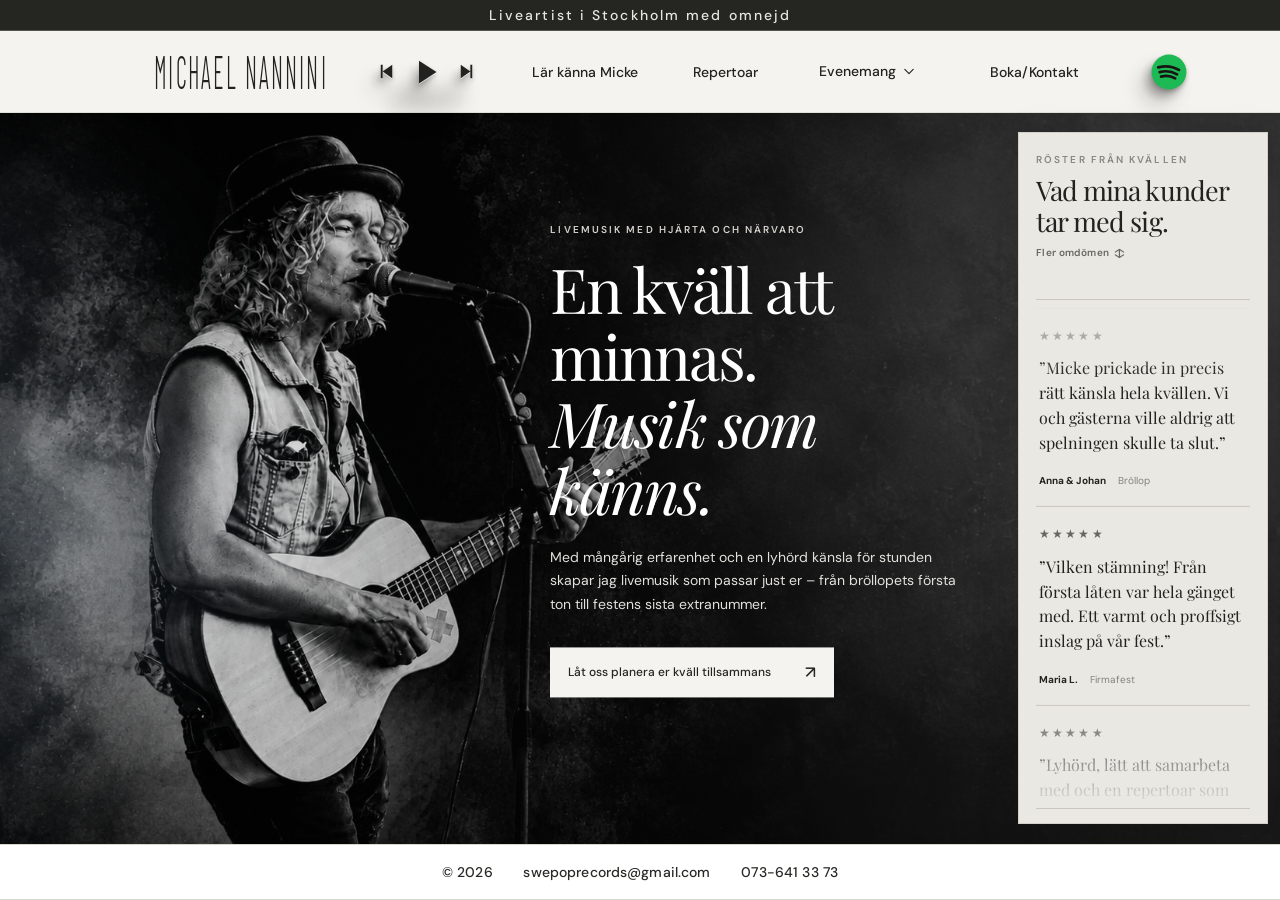
==== commit e9f8c55d: "Add files via upload" ====
--- a/index.html
+++ b/index.html
@@ -16,7 +16,11 @@
   <header class="site-header">
     <div class="brand-group">
       <a class="wordmark" href="#home" data-view-link="home" aria-label="Michael Nannini – startsida">MICHAEL NANNINI</a>
-      <button class="header-player-toggle" id="header-player-toggle" type="button" aria-label="Spela musik" aria-pressed="false" title="Spela musik"><svg class="icon-play" viewBox="0 0 24 24" aria-hidden="true"><path d="M8 5.5v13l10-6.5z" fill="currentColor"/></svg><svg class="icon-pause" viewBox="0 0 24 24" aria-hidden="true"><path d="M7 5h4v14H7zm6 0h4v14h-4z" fill="currentColor"/></svg></button>
+      <div class="header-playback-controls" aria-label="Musikspelare">
+        <button class="track-skip" id="track-previous" type="button" aria-label="Föregående låt" title="Föregående låt"><svg viewBox="0 0 24 24" aria-hidden="true"><path d="M6 5h2v14H6zm12 0v14L8 12z" fill="currentColor"/></svg></button>
+        <button class="header-player-toggle" id="header-player-toggle" type="button" aria-label="Spela musik" aria-pressed="false" title="Spela musik"><svg class="icon-play" viewBox="0 0 24 24" aria-hidden="true"><path d="M8 5.5v13l10-6.5z" fill="currentColor"/></svg><svg class="icon-pause" viewBox="0 0 24 24" aria-hidden="true"><path d="M7 5h4v14H7zm6 0h4v14h-4z" fill="currentColor"/></svg></button>
+        <button class="track-skip" id="track-next" type="button" aria-label="Nästa låt" title="Nästa låt"><svg viewBox="0 0 24 24" aria-hidden="true"><path d="M16 5h2v14h-2zM6 5v14l10-7z" fill="currentColor"/></svg></button>
+      </div>
     </div>
     <button class="menu-toggle" aria-expanded="false" aria-controls="main-nav">Meny <span>☰</span></button>
     <nav id="main-nav" class="main-nav" aria-label="Huvudmeny">
@@ -26,30 +30,31 @@
         <div class="dropdown-menu"><a href="brollop.html">Bröllop</a><a href="afterski.html">Afterski</a><a href="firmafest.html">Firmafest</a><a href="evenemang.html">Övriga evenemang</a></div>
       </div>
       <a href="#kontakt" class="nav-contact" data-view-link="kontakt">Boka/Kontakt</a>
-      <a class="spotify-header" href="https://open.spotify.com/artist/16GHxoGRHdiOikgNVW4Zbb?si=be-ZVWMhS5afyu9l3d_1HA" target="_blank" rel="noopener noreferrer" aria-label="Öppna Michael Nanninis Spotifyprofil" title="Michael Nannini på Spotify"><svg viewBox="0 0 24 24" aria-hidden="true"><circle cx="12" cy="12" r="11" fill="#292926"/><path d="M5.2 9.1c4.2-1.2 9.2-.7 13.1 1.6M6.1 12.1c3.6-1 7.8-.5 11 1.4M7 14.9c3-.8 6.3-.4 8.9 1.1" fill="none" stroke="#f4f3ef" stroke-width="1.7" stroke-linecap="round"/></svg></a>
+      <a class="spotify-header" href="https://open.spotify.com/artist/16GHxoGRHdiOikgNVW4Zbb?si=be-ZVWMhS5afyu9l3d_1HA" target="_blank" rel="noopener noreferrer" aria-label="Öppna Michael Nanninis Spotifyprofil" title="Michael Nannini på Spotify"><svg viewBox="0 0 24 24" aria-hidden="true"><circle cx="12" cy="12" r="11" fill="#1DB954"/><path d="M5.2 9.1c4.2-1.2 9.2-.7 13.1 1.6M6.1 12.1c3.6-1 7.8-.5 11 1.4M7 14.9c3-.8 6.3-.4 8.9 1.1" fill="none" stroke="#191414" stroke-width="1.7" stroke-linecap="round"/></svg></a>
     </nav>
   </header>
   <main class="page-stage" id="page-stage"><div class="page-track"><section class="page-view is-active" data-view="home" aria-label="Startsida">
     <section class="hero" aria-labelledby="hero-title">
       <img class="hero-image" src="hero-michael-nannini.png" alt="Michael Nannini sjunger och spelar gitarr vid en mikrofon" fetchpriority="high">
       <div class="hero-shade"></div>
-      <div class="hero-content"><p class="eyebrow">Livemusik med hjärta och närvaro</p><h1 id="hero-title">En kväll att minnas.<br><em>Musik som känns.</em></h1><p class="hero-copy">Med mångårig erfarenhet och en lyhörd känsla för stunden skapar jag livemusik som passar just er – från bröllopets första ton till festens sista extranummer.</p><a class="button button-light" href="#kontakt" data-view-link="kontakt">Låt oss planera er kväll <span>↗</span></a></div>
+      <div class="hero-content"><p class="eyebrow">Livemusik med hjärta och närvaro</p><h1 id="hero-title">En kväll att minnas.<br><em>Musik som känns.</em></h1><p class="hero-copy">Med mångårig erfarenhet och en lyhörd känsla för stunden skapar jag livemusik som passar just er – från bröllopets första ton till festens sista extranummer.</p><a class="button button-light" href="#kontakt" data-view-link="kontakt">Låt oss planera er kväll tillsammans <span>↗</span></a></div>
       
     </section>
     </section><section class="page-view" data-view="om" aria-label="Om Micke">
     <section class="intro section-grid" id="om">
-      <div class="intro-image-wrap"><img src="https://images.unsplash.com/photo-1524368535928-5b5e00ddc76b?auto=format&fit=crop&w=1000&q=80" alt="Publik njuter av livemusik" loading="lazy"><span class="image-index">LIVE / 2025</span></div>
-      <div class="intro-copy"><p class="eyebrow">Om Micke</p><h2>En gitarr, en röst<br>och rätt känsla.</h2><p class="trust-statement">Mångårig erfarenhet. Ett professionellt genomförande. Underhållning på dina villkor.</p><p class="lead">Jag har lång erfarenhet av liveunderhållning och vet hur viktig rätt känsla är. Jag är lyhörd, professionell och väl förberedd, så att du kan känna dig trygg från första kontakten till sista låten.</p><p>Berätta vilken stämning du vill ha – jag tar underhållningen dit du vill.</p><a class="text-link" href="#kontakt" data-view-link="kontakt">Har du någon fundering, fråga mig <span>→</span></a></div>
+      <div class="intro-image-placeholder"><ul><li>Info/länk till YT Mello</li><li>Mer personlig info</li><li>Bild på Micke?</li></ul></div>
+      <img class="intro-guitar" src="guitar-cutout.png" alt="" aria-hidden="true">
+      <div class="intro-copy"><h2>En gitarr, en röst<br>och rätt känsla.</h2><p class="trust-statement">Mångårig erfarenhet. Ett professionellt genomförande. Underhållning på dina villkor.</p><p class="lead">Jag har lång erfarenhet av liveunderhållning och vet hur viktig rätt känsla är. Jag är lyhörd, professionell och väl förberedd, så att du kan känna dig trygg från första kontakten till sista låten.</p><p>Berätta vilken stämning du vill ha – jag tar underhållningen dit du vill.</p><a class="text-link" href="#kontakt" data-view-link="kontakt">Har du någon fundering, fråga mig <span>↗</span></a></div>
     </section>
-    </section><section class="page-view" data-view="repertoar" aria-label="Repertoar"><section class="music-section" id="repertoar"><div class="music-inner"><div><p class="eyebrow">Lyssna in</p><h2>En liten försmak<br>av livemusiken.</h2></div><div class="player-card"><div class="record" aria-hidden="true"></div><div class="track-info"><strong>Maple Leaf Rag</strong></div><audio id="site-audio" controls preload="none" aria-label="Exempel på ljudspelare"><source src="https://upload.wikimedia.org/wikipedia/commons/0/09/Scott_Joplin_-_Maple_Leaf_Rag.ogg" type="audio/ogg">Din webbläsare kan inte spela upp ljudet.</audio></div></div></section>
+    </section><section class="page-view" data-view="repertoar" aria-label="Repertoar"><section class="music-section" id="repertoar"><div class="music-inner"><ul class="genre-list" aria-label="Musikgenrer"><li>Pop</li><li>Rock</li><li>Visa</li><li>Country</li><li>Schlager</li><li>Svenska klassiker</li><li>Dansband</li><li>Akustiskt</li><li>Soul</li><li>Blues</li><li>Folkrock</li><li>Partyhits</li></ul><div class="player-column"><ul class="repertoire-todo"><li>Bild på Micke?</li><li>Ta bort låtar med dålig kvalitet</li><li>Lägg till text över genrer</li><li>Lägg till specifika låtar</li></ul><div class="repertoire-copy"><h2>Jag släpper även eget material – lyssna in.</h2></div><div class="player-card"><div class="track-info"><strong id="track-title">Barn &amp; Dårar</strong><select id="track-select" aria-label="Välj låt"><option value="assets/audio/barn-och-darar.m4a">Barn &amp; Dårar</option><option value="assets/audio/kom-helena.wav">Kom Helena</option><option value="assets/audio/det-kunde-varit-varre.wav">Det kunde varit värre</option><option value="assets/audio/gulnat-kort.m4a">Gulnat kort</option><option value="assets/audio/sussana.m4a">Sussana</option></select></div><audio id="site-audio" controls preload="none" aria-label="Musikspelare"><source src="assets/audio/barn-och-darar.m4a" type="audio/mp4">Din webbläsare kan inte spela upp ljudet.</audio></div><a class="text-link" href="#kontakt" data-view-link="kontakt">Har du önskemål om en låt? Hör av dig <span>↗</span></a></div></div></section>
     </section><section class="page-view" data-view="evenemang" aria-label="Evenemang"><section class="events-section" id="spelningar"><div class="section-heading"><div><p class="eyebrow">Olika tillfällen, samma närvaro</p><h2>Musik för er sorts kväll.</h2></div><p>Välj sammanhang så berättar vi mer om hur musiken kan passa just ert evenemang.</p></div><div class="event-cards"><a class="event-card" href="brollop.html"><img src="https://images.unsplash.com/photo-1519741497674-611481863552?auto=format&fit=crop&w=900&q=80" alt="Bröllopsdukning i mjukt kvällsljus" loading="lazy"><span class="event-number">01</span><span class="event-label">Bröllop <b>↗</b></span></a><a class="event-card" href="afterski.html"><img src="https://images.unsplash.com/photo-1519681393784-d120267933ba?auto=format&fit=crop&w=900&q=80" alt="Snöklädda berg i kvällsljus" loading="lazy"><span class="event-number">02</span><span class="event-label">Afterski <b>↗</b></span></a><a class="event-card" href="firmafest.html"><img src="https://images.unsplash.com/photo-1511795409834-ef04bbd61622?auto=format&fit=crop&w=900&q=80" alt="Festlokal för ett företagsevenemang" loading="lazy"><span class="event-number">03</span><span class="event-label">Firmafest <b>↗</b></span></a></div></section>
     
     </section><section class="page-view" data-view="kontakt" aria-label="Boka och kontakt"><section class="contact-section" id="kontakt"><div class="contact-copy"><p class="eyebrow">Låt oss planera</p><h2>Vad firar ni?</h2><p>Berätta lite om ert evenemang så återkommer Micke med idéer och information om tillgänglighet.</p><div class="contact-detail"><span>KONTAKT</span><a href="mailto:lowe.flemstrom@gmail.com">lowe.flemstrom@gmail.com</a></div><p class="demo-copy">När formuläret skickas öppnas ditt mejlprogram med uppgifterna ifyllda. Tryck på Skicka där.</p></div><form class="contact-form" id="contact-form"><div class="form-row"><label>Namn<input required name="name" autocomplete="name" placeholder="Ditt namn"></label><label>E-post<input required type="email" name="email" autocomplete="email" placeholder="du@exempel.se"></label></div><label>Typ av evenemang<select name="event"><option value="">Välj ett tillfälle</option><option>Bröllop</option><option>Afterski</option><option>Firmafest</option><option>Annat evenemang</option></select></label><label>Meddelande<textarea required name="message" rows="4" placeholder="Datum, plats och vad ni planerar …"></textarea></label><button class="button button-dark" type="submit">Skapa mejl <span>↗</span></button><p class="form-status" id="form-status" role="status">Formuläret öppnar ett färdigifyllt mejl till lowe.flemstrom@gmail.com.</p></form></section></section></div></main>
 <div class="trustline site-contact-bar" aria-label="Kontaktuppgifter"><span>© 2026</span><a href="mailto:swepoprecords@gmail.com">swepoprecords@gmail.com</a><a href="tel:+46736413373">073-641 33 73</a></div>
 <section class="reviews-section" aria-labelledby="reviews-title"><div class="reviews-heading"><p class="eyebrow">Röster från kvällen</p><h2 id="reviews-title">Vad mina kunder<br>tar med sig.</h2><div class="drag-hint" aria-label="Dra panelen för fler kundomdömen"><span>Fler omdömen</span><b aria-hidden="true">↕</b></div></div><div class="review-window" id="review-window" tabindex="0" aria-label="Recensioner, dra eller använd piltangenterna"><div class="review-track" id="review-track">
-      <article class="review-card"><div class="stars">★★★★★</div><blockquote>”Micke prickade in precis rätt känsla hela kvällen. Vi och gästerna ville aldrig att spelningen skulle ta slut.”</blockquote><p><b>Anna &amp; Johan</b><span>Bröllop · exempelomdöme</span></p></article>
-      <article class="review-card"><div class="stars">★★★★★</div><blockquote>”Vilken stämning! Från första låten var hela gänget med. Ett varmt och proffsigt inslag på vår fest.”</blockquote><p><b>Maria L.</b><span>Firmafest · exempelomdöme</span></p></article>
-      <article class="review-card"><div class="stars">★★★★★</div><blockquote>”Lyhörd, lätt att samarbeta med och en repertoar som passade alla generationer. Rekommenderas varmt.”</blockquote><p><b>Anders &amp; Sofia</b><span>Födelsedagsfest · exempelomdöme</span></p></article>
+      <article class="review-card"><div class="stars">★★★★★</div><blockquote>”Micke prickade in precis rätt känsla hela kvällen. Vi och gästerna ville aldrig att spelningen skulle ta slut.”</blockquote><p><b>Anna &amp; Johan</b><span>Bröllop</span></p></article>
+      <article class="review-card"><div class="stars">★★★★★</div><blockquote>”Vilken stämning! Från första låten var hela gänget med. Ett varmt och proffsigt inslag på vår fest.”</blockquote><p><b>Maria L.</b><span>Firmafest</span></p></article>
+      <article class="review-card"><div class="stars">★★★★★</div><blockquote>”Lyhörd, lätt att samarbeta med och en repertoar som passade alla generationer. Rekommenderas varmt.”</blockquote><p><b>Anders &amp; Sofia</b><span>Födelsedagsfest</span></p></article>
       </div><div class="review-fade"></div></div></section>
   <footer class="site-footer"><a class="wordmark" href="#home" data-view-link="home">MICHAEL NANNINI</a><p>Livemusik för stunder att minnas.</p><span>© 2025 · DEMOSIDA</span></footer>
   <script src="script.js" defer></script>
--- a/style.css
+++ b/style.css
@@ -138,9 +138,9 @@
 @media(min-width:801px) and (max-width:1280px){body.page-mode .page-view[data-view="home"] .hero{height:100%}body.page-mode .reviews-section{top:132px;bottom:24px}}
 @media(max-width:800px){body.page-mode .page-view[data-view="home"] .hero{height:100%}body.page-mode .page-view[data-view="home"] .hero-content{top:44%;transform:translateY(-48%)}body.page-mode .page-view[data-view="home"] .hero h1{font-size:clamp(38px,6.4vw,70px)}body.page-mode .page-view[data-view="home"] .trustline{left:0;right:0;bottom:0;height:48px;min-height:48px;padding:10px 6%;font-size:7px}body.page-mode .reviews-section{top:auto;bottom:24px}}
 
-/* Lift the home CTA away from the lower trustline */
-body.page-mode .page-view[data-view="home"] .hero-copy{margin-bottom:15px}
-body.page-mode .page-view[data-view="home"] .hero-content .button{transform:translateY(-10px)}
+/* Balance the space around the home CTA against the lower trustline. */
+body.page-mode .page-view[data-view="home"] .hero-copy{margin-bottom:30px}
+body.page-mode .page-view[data-view="home"] .hero-content .button{transform:none}
 
 /* Keep equal breathing room above and below the reviews, stopping above the trustline */
 body.page-mode .reviews-section{bottom:76px}
@@ -167,8 +167,26 @@
 .demo-note{text-transform:none}
 
 /* Match the top service label to the footer contact text */
-.demo-note{font-size:14px;font-weight:500;line-height:1.2;letter-spacing:.01em;padding-top:6px;padding-bottom:6px;text-transform:none}
+.demo-note{font:500 14px/1.3 var(--sans);letter-spacing:.15em;padding-top:6px;padding-bottom:6px;text-transform:none}
 @media(max-width:800px){.demo-note{font-size:clamp(10px,2.8vw,13px)}}
+body.page-mode .main-nav>a,body.page-mode .dropdown-toggle{font:500 14px/1.3 var(--sans)}
+body.page-mode .demo-note{border-bottom:1px solid rgba(255,255,255,.22)}
+body.page-mode .site-contact-bar{border-top:1px solid #d8d6cf}
+body.page-mode .site-header{border-bottom:1px solid #e1dfd9}
+body.page-mode .spotify-header svg{width:38px;height:38px}
+@media(max-width:800px){body.page-mode .spotify-header svg{width:35px;height:35px}}
+body.page-mode .page-view[data-view="repertoar"] .music-section{height:100%;min-height:100%;padding-top:38px;padding-bottom:38px}
+body.page-mode .page-view[data-view="repertoar"] .music-inner{height:100%;align-items:stretch}
+body.page-mode .page-view[data-view="repertoar"] .genre-list{display:grid;grid-template-columns:repeat(2,minmax(0,1fr));grid-template-rows:repeat(6,minmax(0,1fr));grid-auto-flow:column;align-self:stretch;gap:0;margin:0;padding:0;list-style:none;border-top:1px solid var(--line)}
+body.page-mode .page-view[data-view="repertoar"] .genre-list li{display:flex;align-items:center;padding:10px 8px 10px 0;border-bottom:1px solid var(--line);font-size:12px;color:#69685f}
+body.page-mode .page-view[data-view="repertoar"] .player-column{align-self:center;min-width:0}
+body.page-mode .page-view[data-view="repertoar"] .repertoire-todo{margin:0 0 20px;padding-left:19px;color:#77766e;font-size:12px;line-height:1.65}
+body.page-mode .page-view[data-view="repertoar"] .repertoire-todo li{padding:1px 0}
+body.page-mode .page-view[data-view="repertoar"] .repertoire-copy h2{max-width:540px;margin-bottom:18px}
+body.page-mode .page-view[data-view="repertoar"] .player-column>.text-link{margin-top:15px}
+@media(min-width:1000px){body.page-mode .page-view[data-view="repertoar"] .music-inner{grid-template-columns:minmax(0,1fr) minmax(280px,400px);gap:36px}body.page-mode .page-view[data-view="repertoar"] .player-column .player-card{justify-self:end}}
+@media(max-width:999px){body.page-mode .page-view[data-view="repertoar"] .music-inner{height:auto}body.page-mode .page-view[data-view="repertoar"] .genre-list{min-height:360px}body.page-mode .page-view[data-view="repertoar"] .player-column{padding-top:24px}}
+@media(max-width:800px){body.page-mode .page-view[data-view="repertoar"] .music-section{height:auto;min-height:100%;padding-top:38px;padding-bottom:185px}body.page-mode .page-view[data-view="repertoar"] .genre-list{min-height:320px}body.page-mode .page-view[data-view="repertoar"] .genre-list li{font-size:11px;padding:8px 5px 8px 0}}
 
 /* Enter each new view from the left, leaving the previous view to the right */
 @keyframes route-in-from-left{from{opacity:0;transform:translateX(-8%)}to{opacity:1;transform:translateX(0)}}
@@ -192,3 +210,124 @@
 body.page-mode .page-stage{margin-right:0!important}
 body.page-mode .page-view[data-view="home"] .hero{width:100%!important;margin-right:0!important}
 @media(min-width:801px) and (max-width:1280px){body.page-mode .page-view[data-view="home"] .hero{width:100%!important;margin-right:0!important}}
+
+/* A visible denim-blue smoke sweep accompanies horizontal page changes */
+body.page-mode .page-stage::after{content:"";position:absolute;z-index:8;pointer-events:none;top:-8%;bottom:-8%;left:-22%;width:72%;opacity:0;filter:blur(28px) saturate(.78);mix-blend-mode:screen;background:radial-gradient(ellipse 40% 22% at 15% 28%,rgba(84,127,165,.72) 0%,rgba(84,127,165,.28) 48%,transparent 80%),radial-gradient(ellipse 55% 26% at 28% 54%,rgba(61,105,147,.78) 0%,rgba(61,105,147,.34) 46%,transparent 79%),radial-gradient(ellipse 43% 25% at 9% 78%,rgba(120,154,181,.62) 0%,rgba(120,154,181,.22) 48%,transparent 82%);transform:translate3d(-13%,4%,0) scale(.86)}
+body.page-mode .page-stage.is-transitioning::after{animation:transition-denim-smoke .76s ease-out both}
+@keyframes transition-denim-smoke{0%{opacity:0;transform:translate3d(-13%,5%,0) scale(.82)}24%{opacity:.78}64%{opacity:.58;transform:translate3d(7%,-1%,0) scale(1.05)}100%{opacity:0;transform:translate3d(19%,-5%,0) scale(1.18)}}
+body.page-enter-from-left::after,body.page-leaving-to-right::after{content:"";position:fixed;z-index:8;pointer-events:none;left:-20%;top:10%;bottom:10%;width:58%;opacity:0;filter:blur(30px) saturate(.78);mix-blend-mode:screen;background:radial-gradient(ellipse 42% 24% at 16% 28%,rgba(84,127,165,.66) 0%,rgba(84,127,165,.24) 48%,transparent 80%),radial-gradient(ellipse 55% 29% at 28% 56%,rgba(61,105,147,.72) 0%,rgba(61,105,147,.29) 48%,transparent 80%),radial-gradient(ellipse 42% 25% at 8% 79%,rgba(120,154,181,.52) 0%,rgba(120,154,181,.18) 48%,transparent 82%);transform:translate3d(-12%,4%,0) scale(.86)}
+body.page-enter-from-left::after{animation:transition-denim-smoke .76s ease-out both}
+body.page-leaving-to-right::after{animation:transition-denim-smoke .55s ease-out both}
+@media(prefers-reduced-motion:reduce){body.page-mode .page-stage.is-transitioning::after,body.page-enter-from-left::after,body.page-leaving-to-right::after{animation:none}}
+
+/* Stronger, guaranteed smoke layer during in-page transitions */
+body.page-mode.page-smoke-active::after{content:"";position:fixed;z-index:15;pointer-events:none;left:-18%;top:112px;bottom:56px;width:min(76vw,900px);opacity:.78;filter:blur(24px) saturate(.9);mix-blend-mode:screen;background:radial-gradient(ellipse 44% 24% at 16% 24%,rgba(82,133,175,.78) 0%,rgba(82,133,175,.36) 46%,transparent 78%),radial-gradient(ellipse 58% 29% at 30% 53%,rgba(49,105,153,.86) 0%,rgba(49,105,153,.42) 48%,transparent 79%),radial-gradient(ellipse 46% 25% at 11% 78%,rgba(117,158,189,.72) 0%,rgba(117,158,189,.32) 49%,transparent 82%);animation:denim-smoke-sweep 1.02s ease-out both}
+@keyframes denim-smoke-sweep{0%{opacity:0;transform:translate3d(-12%,3%,0) scale(.82)}22%{opacity:.9}54%{opacity:.82;transform:translate3d(5%,-1%,0) scale(1.03)}100%{opacity:0;transform:translate3d(16%,-5%,0) scale(1.16)}}
+@media(prefers-reduced-motion:reduce){body.page-mode.page-smoke-active::after{animation:none;opacity:.62;transform:none}}
+
+/* Denser denim smoke that remains visible over both light and dark areas */
+body.page-mode.page-smoke-active::after{opacity:.9;filter:blur(20px) saturate(1.08);mix-blend-mode:normal;background:radial-gradient(ellipse 45% 26% at 15% 24%,rgba(83,126,165,.72) 0%,rgba(83,126,165,.48) 34%,rgba(83,126,165,.18) 61%,transparent 82%),radial-gradient(ellipse 58% 31% at 30% 51%,rgba(58,101,143,.78) 0%,rgba(58,101,143,.54) 36%,rgba(58,101,143,.20) 64%,transparent 83%),radial-gradient(ellipse 47% 28% at 12% 78%,rgba(113,151,180,.72) 0%,rgba(113,151,180,.46) 38%,rgba(113,151,180,.16) 65%,transparent 84%),radial-gradient(ellipse 48% 25% at 39% 68%,rgba(92,129,162,.56) 0%,rgba(92,129,162,.28) 46%,transparent 80%)}
+@media(prefers-reduced-motion:reduce){body.page-mode.page-smoke-active::after{opacity:.72}}
+
+/* Make the transition smoke read clearly as a denim-blue plume along the full left edge. */
+body.page-mode.page-smoke-active::after{left:-8%;top:72px;bottom:50px;width:min(64vw,820px);opacity:.98;filter:blur(24px) saturate(1.4);background:radial-gradient(ellipse 58% 20% at 10% 9%,rgba(54,111,164,.88) 0%,rgba(54,111,164,.58) 43%,transparent 80%),radial-gradient(ellipse 62% 24% at 16% 30%,rgba(38,96,151,.92) 0%,rgba(38,96,151,.64) 45%,transparent 82%),radial-gradient(ellipse 68% 25% at 12% 53%,rgba(43,105,163,.94) 0%,rgba(43,105,163,.66) 46%,transparent 83%),radial-gradient(ellipse 62% 24% at 17% 75%,rgba(53,116,169,.90) 0%,rgba(53,116,169,.60) 46%,transparent 82%),radial-gradient(ellipse 56% 20% at 10% 96%,rgba(61,124,174,.84) 0%,rgba(61,124,174,.54) 44%,transparent 80%)}
+@keyframes denim-smoke-sweep{0%{opacity:0;transform:translate3d(-10%,2%,0) scale(.9)}18%{opacity:1}58%{opacity:.96;transform:translate3d(3%,0,0) scale(1.02)}100%{opacity:0;transform:translate3d(14%,-2%,0) scale(1.1)}}
+@media(prefers-reduced-motion:reduce){body.page-mode.page-smoke-active::after{opacity:.9}}
+
+/* Repertoire uses the same light canvas as the other content pages. */
+body.page-mode .page-view[data-view="repertoar"]{background:var(--paper)!important}
+body.page-mode .page-view[data-view="repertoar"] .music-section{background:var(--paper)!important;color:var(--ink)}
+body.page-mode .page-view[data-view="repertoar"] .music-section .eyebrow{color:var(--muted)}
+
+/* Micke's portrait is a quiet, monochrome imprint in the light About page. */
+body.page-mode .page-view[data-view="om"] .intro{position:relative;isolation:isolate;overflow:hidden}
+body.page-mode .page-view[data-view="om"] .intro::before{content:"";position:absolute;z-index:-1;pointer-events:none;top:-9%;right:-4%;bottom:-9%;width:58%;background:url("micke-portratt.webp") center 32%/cover no-repeat;filter:grayscale(1) contrast(.82);opacity:.18;mix-blend-mode:multiply;mask-image:linear-gradient(90deg,transparent 0%,rgba(0,0,0,.18) 14%,#000 49%),linear-gradient(0deg,transparent 0%,#000 16%,#000 84%,transparent 100%);mask-composite:intersect}
+body.page-mode .page-view[data-view="om"] .intro>*{position:relative;z-index:1}
+@media(max-width:800px){body.page-mode .page-view[data-view="om"] .intro::before{top:0;right:-10%;bottom:0;width:75%;opacity:.12;background-position:center 30%}}
+body.page-mode .page-view[data-view="om"] .intro::before{content:none}
+body.page-mode .page-view[data-view="om"] .intro-image-wrap{min-height:390px;display:flex;align-items:center;justify-content:center;overflow:visible}
+body.page-mode .page-view[data-view="om"] .intro-image-wrap img{height:100%;min-height:390px;max-height:510px;object-fit:cover;object-position:center 28%;filter:grayscale(1) contrast(.82) brightness(1.12);opacity:.48;mix-blend-mode:multiply;mask-image:radial-gradient(ellipse 68% 76% at 50% 44%,#000 38%,rgba(0,0,0,.82) 58%,transparent 100%)}
+@media(max-width:800px){body.page-mode .page-view[data-view="om"] .intro-image-wrap{min-height:280px}body.page-mode .page-view[data-view="om"] .intro-image-wrap img{min-height:280px;max-height:330px;opacity:.42}}
+body.page-mode .page-view[data-view="om"] .intro-image-wrap{height:100%;min-height:390px;aspect-ratio:.78;background:url("micke-portratt.webp") 50% 68%/230% auto no-repeat;filter:grayscale(1) contrast(.78) brightness(1.12);opacity:.42;mix-blend-mode:multiply;mask-image:radial-gradient(ellipse 66% 78% at 50% 45%,#000 40%,rgba(0,0,0,.78) 63%,transparent 100%)}
+body.page-mode .page-view[data-view="om"] .intro-image-wrap img{display:none}
+@media(max-width:800px){body.page-mode .page-view[data-view="om"] .intro-image-wrap{height:330px;min-height:280px;aspect-ratio:.95;background-position:50% 68%;background-size:230% auto;opacity:.38}}
+body.page-mode .page-view[data-view="om"] .intro-image-wrap{display:none}
+body.page-mode .page-view[data-view="om"] .intro{position:relative;isolation:isolate}
+body.page-mode .page-view[data-view="om"] .intro-image-placeholder{position:absolute;z-index:0;left:0;top:0;bottom:0;width:72%;display:flex;align-items:center;padding:36px 12% 36px 7%;background:linear-gradient(90deg,#111 0%,#111 24%,rgba(17,17,17,.84) 36%,rgba(17,17,17,.52) 48%,rgba(17,17,17,.18) 59%,transparent 70%);color:rgba(255,255,255,.9);font-size:12px;letter-spacing:.04em}
+body.page-mode .page-view[data-view="om"] .intro-image-placeholder span{position:relative;display:block;max-width:260px;text-shadow:0 1px 5px #0009}
+body.page-mode .page-view[data-view="om"] .intro-image-placeholder ul{position:relative;margin:0;padding-left:20px;max-width:280px;text-shadow:0 1px 5px rgba(0,0,0,.18)}
+body.page-mode .page-view[data-view="om"] .intro-image-placeholder li{padding:5px 0}
+body.page-mode .page-view[data-view="om"] .intro-copy{position:relative;z-index:1;grid-column:2}
+@media(max-width:800px){body.page-mode .page-view[data-view="om"] .intro-image-placeholder{top:0;bottom:auto;height:300px;width:100%;padding:24px 8%;background:linear-gradient(180deg,#111 0%,#111 35%,rgba(17,17,17,.78) 54%,rgba(17,17,17,.36) 70%,transparent 86%)}body.page-mode .page-view[data-view="om"] .intro-copy{grid-column:1;margin-top:290px}}
+
+/* Compact light player, positioned in the clear left area beside the review rail. */
+body.page-mode .page-view[data-view="repertoar"] .music-section{padding:48px 9%;background:var(--paper)!important;color:var(--ink)}
+body.page-mode .page-view[data-view="repertoar"] .music-inner{width:min(100%,520px);max-width:520px;margin:0;grid-template-columns:1fr;gap:12px;align-items:start}
+body.page-mode .page-view[data-view="repertoar"] .music-section h2{font-size:clamp(32px,3.5vw,44px);margin-bottom:4px}
+body.page-mode .page-view[data-view="repertoar"] .music-section .eyebrow{color:var(--muted);margin-bottom:10px}
+body.page-mode .page-view[data-view="repertoar"] .player-card{width:min(100%,400px);padding:8px 0;background:transparent;border:0;display:grid;grid-template-columns:1fr;gap:8px;align-items:start}
+body.page-mode .page-view[data-view="repertoar"] .record{display:none}
+body.page-mode .page-view[data-view="repertoar"] .track-info{grid-template-columns:auto minmax(130px,1fr);align-items:center;gap:10px}
+body.page-mode .page-view[data-view="repertoar"] .track-info strong{font:500 16px var(--serif)}
+body.page-mode .page-view[data-view="repertoar"] .playlist-label{font-size:10px;color:var(--muted)}
+body.page-mode .page-view[data-view="repertoar"] #track-select{grid-column:1/-1;width:100%;padding:8px 10px;border:1px solid var(--line);border-radius:0;background:#fff;color:var(--ink);font:12px var(--sans)}
+body.page-mode .page-view[data-view="repertoar"] .player-card audio{grid-column:1;width:100%;height:34px}
+@media(min-width:801px) and (max-width:1280px){body.page-mode .page-view[data-view="repertoar"] .music-inner{width:calc(100% - 290px)}}
+@media(max-width:800px){body.page-mode .page-view[data-view="repertoar"] .music-section{padding:38px 8% 185px}body.page-mode .page-view[data-view="repertoar"] .music-inner{width:100%}body.page-mode .page-view[data-view="repertoar"] .player-card{width:min(100%,400px)}}
+body.page-mode .page-view[data-view="repertoar"] .music-inner{width:calc(100% - 300px);max-width:1100px;grid-template-columns:minmax(0,1fr) minmax(280px,400px);gap:36px}
+body.page-mode .page-view[data-view="repertoar"] .player-card{justify-self:end}
+@media(min-width:801px) and (max-width:1280px){body.page-mode .page-view[data-view="repertoar"] .music-inner{width:calc(100% - 290px);grid-template-columns:1fr;gap:12px}body.page-mode .page-view[data-view="repertoar"] .player-card{justify-self:end}}
+@media(max-width:800px){body.page-mode .page-view[data-view="repertoar"] .music-inner{width:100%;grid-template-columns:1fr;gap:12px}body.page-mode .page-view[data-view="repertoar"] .player-card{justify-self:start}}
+
+/* Previous, play/pause and next controls share one consistent dimensional shadow. */
+.header-playback-controls{position:relative;isolation:isolate;display:flex;align-items:center;justify-content:center;gap:1px;margin-left:10px;filter:drop-shadow(-5px 7px 4px rgba(0,0,0,.24)) drop-shadow(-10px 13px 9px rgba(0,0,0,.16));transition:filter .2s ease}
+.header-playback-controls::before{content:"";position:absolute;z-index:-1;left:8%;right:8%;bottom:1px;height:14px;border-radius:50%;background:rgba(0,0,0,.2);filter:blur(10px);transform:translateY(8px) scaleX(.9)}
+.header-playback-controls:hover{filter:drop-shadow(-6px 9px 5px rgba(0,0,0,.27)) drop-shadow(-12px 16px 10px rgba(0,0,0,.19))}
+.brand-group .track-skip,.brand-group .header-player-toggle{position:relative;margin:0;padding:0;border:0;border-radius:0;background:transparent;color:var(--ink);display:grid;place-items:center;filter:none;transition:transform .18s ease}
+.brand-group .track-skip{width:30px;height:42px;cursor:pointer}
+.brand-group .track-skip svg{display:block;width:23px;height:23px;filter:drop-shadow(0 1px 0 rgba(255,255,255,.6)) drop-shadow(0 2px 2px rgba(0,0,0,.22))}
+.brand-group .header-player-toggle{width:48px;height:52px;transform:none}
+.brand-group .header-player-toggle svg{width:42px;height:42px;filter:drop-shadow(0 1px 0 rgba(255,255,255,.6)) drop-shadow(0 2px 2px rgba(0,0,0,.22))}
+.brand-group .header-player-toggle::before{display:none}
+.brand-group .track-skip:hover,.brand-group .header-player-toggle:hover{transform:translateY(-2px)}
+@media(max-width:800px){.header-playback-controls{gap:0;margin-left:6px}.brand-group .track-skip{width:25px;height:38px}.brand-group .track-skip svg{width:19px;height:19px}.brand-group .header-player-toggle{width:40px;height:44px}.brand-group .header-player-toggle svg{width:36px;height:36px}}
+
+/* Correct the hero photo's handedness, move the copy into the new open side,
+   and turn the shade toward the copy while reserving the review rail. */
+body.page-mode .page-view[data-view="home"] .hero-image{transform:scaleX(-1)}
+body.page-mode .page-view[data-view="home"] .hero-shade{background:linear-gradient(270deg,rgba(12,12,12,.78) 0%,rgba(12,12,12,.58) 35%,rgba(12,12,12,.25) 64%,rgba(12,12,12,.04) 100%)}
+body.page-mode .page-view[data-view="home"] .hero-content{left:52%;right:calc(300px + 3%);max-width:480px}
+body.page-mode .page-view[data-view="home"] .hero-content h1{font-size:clamp(40px,5vw,72px)}
+@media(min-width:801px) and (max-width:1280px){body.page-mode .page-view[data-view="home"] .hero-content{left:43%;right:268px;max-width:420px}body.page-mode .page-view[data-view="home"] .hero h1{font-size:clamp(38px,5vw,62px)}body.page-mode .page-view[data-view="home"] .hero-copy{font-size:14px}}
+@media(max-width:800px){body.page-mode .page-view[data-view="home"] .hero-content{left:42%;right:6%;max-width:none;top:44%;transform:translateY(-48%)}body.page-mode .page-view[data-view="home"] .hero h1{font-size:clamp(32px,8.4vw,48px);line-height:1.04}body.page-mode .page-view[data-view="home"] .hero-copy{font-size:12px;line-height:1.55}body.page-mode .page-view[data-view="home"] .hero-content .button{max-width:100%;gap:12px;padding:12px 13px}}
+
+/* Move complete page panels as adjoining slides, with no fade or empty seam. */
+body.page-mode .page-stage,body.page-mode .page-track{overflow:hidden}
+/* Fill any sub-pixel seam between moving page panels without exposing a moving image. */
+body.page-mode .page-stage{background:#242423}
+body.page-mode .page-view{opacity:0;transform:translateX(100%);transition:transform 1.08s cubic-bezier(.76,0,.24,1);will-change:transform}
+body.page-mode .page-view.is-active{opacity:1;transform:translateX(0)}
+body.page-mode .page-view.is-active.is-from-right{opacity:1;transform:translateX(100%)}
+body.page-mode .page-view.is-active.is-from-left{opacity:1;transform:translateX(-100%)}
+body.page-mode .page-view.is-leaving-left,body.page-mode .page-view.is-leaving-right{opacity:1;visibility:visible;pointer-events:none}
+body.page-mode .page-view.is-leaving-left{transform:translateX(-100%)}
+body.page-mode .page-view.is-leaving-right{transform:translateX(100%)}
+@media(prefers-reduced-motion:reduce){body.page-mode .page-view{transition:none}}
+
+/* Give horizontal page changes and the blue smoke a slower, softer finish. */
+body.page-mode .page-view{transition:transform 1s cubic-bezier(.2,.7,.2,1),opacity .78s ease,visibility 1s}
+body.page-mode .page-stage.is-transitioning::after{animation:transition-denim-smoke 1.8s cubic-bezier(.2,.7,.2,1) both}
+body.page-mode.page-smoke-active::after{animation:denim-smoke-sweep 1.8s cubic-bezier(.2,.7,.2,1) both}
+body.page-mode .page-view{transition:transform 1.55s cubic-bezier(.76,0,.24,1)}
+body.page-mode .page-view[data-view="om"]{background:linear-gradient(90deg,#282827 0%,#f4f3ef 38%,#f4f3ef 100%)}
+body.page-mode .page-view[data-view="om"]{background-color:#f4f3ef;background-image:linear-gradient(90deg,rgba(12,12,12,.78) 0%,rgba(244,243,239,.08) 24%,rgba(244,243,239,.72) 48%,#f4f3ef 64%),url("hero-michael-nannini.png");background-size:100% 100%,auto 160%;background-position:left top,left center;background-repeat:no-repeat}
+body.page-mode .page-view[data-view="om"] .intro-image-placeholder{background:none;color:#f4f3ef;text-shadow:0 1px 5px rgba(0,0,0,.18)}
+@media(max-width:800px){body.page-mode .page-view[data-view="om"]{background-size:100% 100%,85% 100%}body.page-mode .page-view[data-view="om"] .intro-image-placeholder{background:none}}
+body.page-mode .page-view[data-view="om"]{background-image:linear-gradient(90deg,rgba(12,12,12,.78) 0%,rgba(244,243,239,.08) 18%,rgba(244,243,239,.72) 36%,#f4f3ef 48%),url("hero-michael-nannini.png");background-size:100% 100%,auto 160%;background-position:left top,left center;background-repeat:no-repeat}
+body.page-mode .page-view[data-view="om"] .intro-image-placeholder{z-index:1}
+body.page-mode .page-view[data-view="om"] .intro{height:100%}
+body.page-mode .page-view[data-view="om"] .intro-guitar{position:absolute;z-index:2;pointer-events:none;top:-8%;left:24%;height:116%;width:auto;max-width:none;object-fit:contain;transform:rotate(4deg) scale(1.04);transform-origin:center center;filter:drop-shadow(13px 8px 11px rgba(0,0,0,.25))}
+body.page-mode .page-view[data-view="om"] .intro-copy{z-index:3}
+@media(min-width:801px) and (max-width:1280px){body.page-mode .page-view[data-view="om"] .intro-guitar{top:-5%;left:17%;height:108%;transform:rotate(4deg) scale(1.03)}}
+@media(max-width:800px){body.page-mode .page-view[data-view="om"]{background-image:linear-gradient(90deg,rgba(12,12,12,.78) 0%,rgba(244,243,239,.08) 28%,rgba(244,243,239,.72) 48%,#f4f3ef 62%),url("hero-michael-nannini.png");background-size:100% 100%,auto 185%;background-position:left top,left center;background-repeat:no-repeat}body.page-mode .page-view[data-view="om"] .intro{height:auto}body.page-mode .page-view[data-view="om"] .intro-guitar{top:0;left:20%;height:370px;transform:rotate(4deg) scale(1.03)}body.page-mode .page-view[data-view="om"] .intro-copy{margin-top:380px}}
+@media(prefers-reduced-motion:reduce){body.page-mode .page-view{transition:none}}
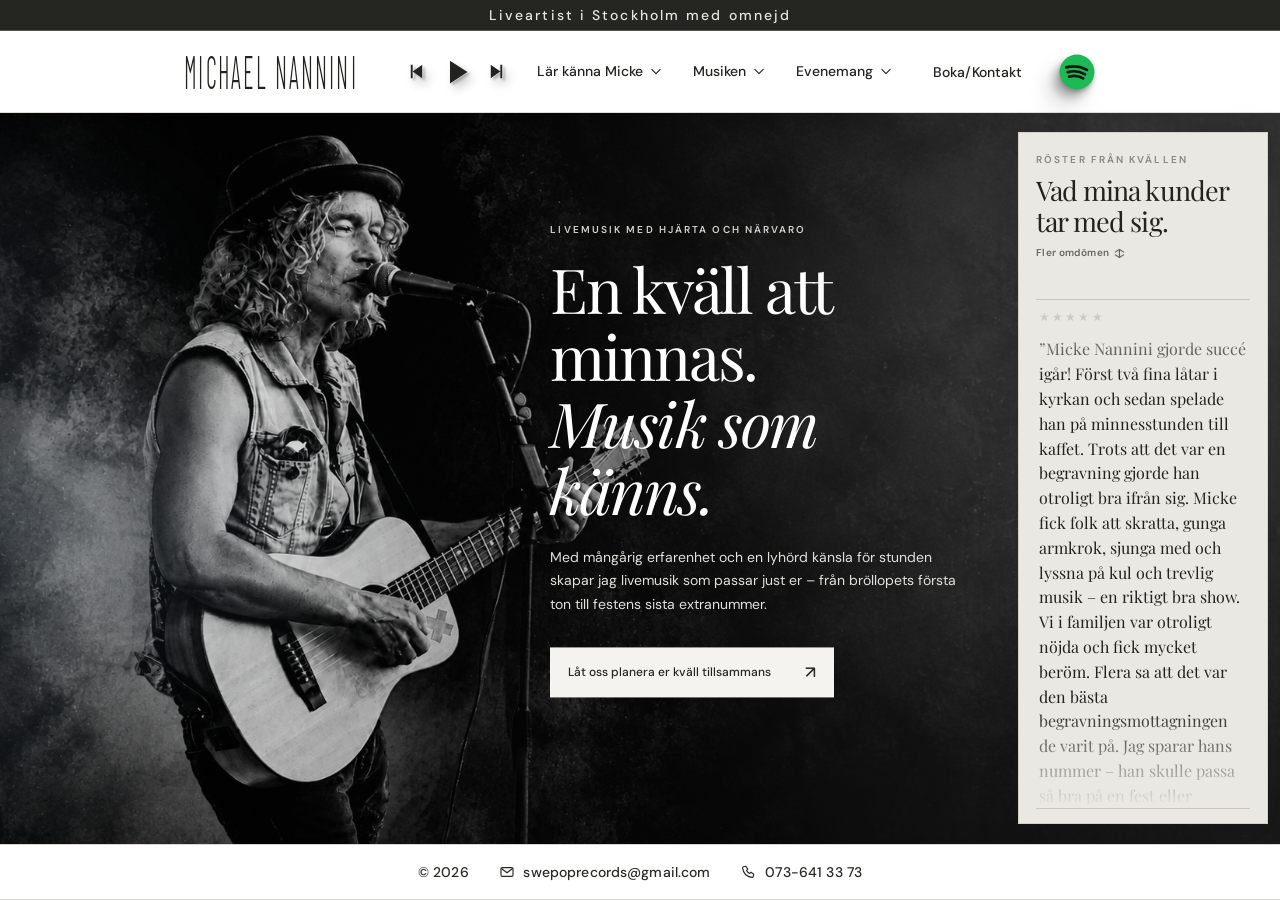
==== commit a9e2836b: "Add files via upload" ====
--- a/index.html
+++ b/index.html
@@ -24,10 +24,10 @@
     </div>
     <button class="menu-toggle" aria-expanded="false" aria-controls="main-nav">Meny <span>☰</span></button>
     <nav id="main-nav" class="main-nav" aria-label="Huvudmeny">
-      <a href="#om" data-view-link="om">Lär känna Micke</a>
-      <a href="#repertoar" data-view-link="repertoar">Repertoar</a>
-      <div class="dropdown"><button class="dropdown-toggle" aria-expanded="false">Evenemang <svg class="dropdown-chevron" viewBox="0 0 12 8" aria-hidden="true"><path d="m1 1.5 5 5 5-5"/></svg></button>
-        <div class="dropdown-menu"><a href="brollop.html">Bröllop</a><a href="afterski.html">Afterski</a><a href="firmafest.html">Firmafest</a><a href="evenemang.html">Övriga evenemang</a></div>
+      <div class="dropdown about-dropdown"><button class="dropdown-toggle" aria-expanded="false">Lär känna Micke <svg class="dropdown-chevron" viewBox="0 0 12 8" aria-hidden="true"><path d="m1 1.5 5 5 5-5"/></svg></button><div class="dropdown-menu"><a href="#om" data-view-link="om">Om Micke</a><a href="#melodifestivalen" data-view-link="melodifestivalen">Melodifestivalen 1988</a></div></div>
+      <div class="dropdown music-dropdown"><button class="dropdown-toggle" aria-expanded="false">Musiken <svg class="dropdown-chevron" viewBox="0 0 12 8" aria-hidden="true"><path d="m1 1.5 5 5 5-5"/></svg></button><div class="dropdown-menu"><a href="#repertoar" data-view-link="repertoar">Repertoar</a><a href="#live" data-view-link="live">Live</a><a href="#eget-material" data-view-link="eget-material">Eget material</a></div></div>
+      <div class="dropdown events-dropdown"><button class="dropdown-toggle" aria-expanded="false">Evenemang <svg class="dropdown-chevron" viewBox="0 0 12 8" aria-hidden="true"><path d="m1 1.5 5 5 5-5"/></svg></button>
+        <div class="dropdown-menu"><a href="brollop.html">Bröllop/Vigsel</a><a href="afterski.html">Afterski</a><a href="firmafest.html">Firmafest</a><a href="begravning.html">Begravning/Minnesstund</a><a href="studentfest.html">Studentfest</a><a href="jubileum.html">Jubileum</a><a href="evenemang.html">Andra evenemang</a></div>
       </div>
       <a href="#kontakt" class="nav-contact" data-view-link="kontakt">Boka/Kontakt</a>
       <a class="spotify-header" href="https://open.spotify.com/artist/16GHxoGRHdiOikgNVW4Zbb?si=be-ZVWMhS5afyu9l3d_1HA" target="_blank" rel="noopener noreferrer" aria-label="Öppna Michael Nanninis Spotifyprofil" title="Michael Nannini på Spotify"><svg viewBox="0 0 24 24" aria-hidden="true"><circle cx="12" cy="12" r="11" fill="#1DB954"/><path d="M5.2 9.1c4.2-1.2 9.2-.7 13.1 1.6M6.1 12.1c3.6-1 7.8-.5 11 1.4M7 14.9c3-.8 6.3-.4 8.9 1.1" fill="none" stroke="#191414" stroke-width="1.7" stroke-linecap="round"/></svg></a>
@@ -42,20 +42,23 @@
     </section>
     </section><section class="page-view" data-view="om" aria-label="Om Micke">
     <section class="intro section-grid" id="om">
-      <div class="intro-image-placeholder"><ul><li>Info/länk till YT Mello</li><li>Mer personlig info</li><li>Bild på Micke?</li></ul></div>
+      <div class="intro-image-placeholder"></div>
       <img class="intro-guitar" src="guitar-cutout.png" alt="" aria-hidden="true">
-      <div class="intro-copy"><h2>En gitarr, en röst<br>och rätt känsla.</h2><p class="trust-statement">Mångårig erfarenhet. Ett professionellt genomförande. Underhållning på dina villkor.</p><p class="lead">Jag har lång erfarenhet av liveunderhållning och vet hur viktig rätt känsla är. Jag är lyhörd, professionell och väl förberedd, så att du kan känna dig trygg från första kontakten till sista låten.</p><p>Berätta vilken stämning du vill ha – jag tar underhållningen dit du vill.</p><a class="text-link" href="#kontakt" data-view-link="kontakt">Har du någon fundering, fråga mig <span>↗</span></a></div>
+      <div class="intro-copy"><h2>En gitarr, en röst<br>och rätt känsla.</h2><p class="trust-statement">Mångårig erfarenhet. Ett professionellt genomförande. Underhållning på dina villkor.</p><p class="lead">Jag har lång erfarenhet av liveunderhållning och vet hur viktig rätt känsla är. Jag är lyhörd, professionell och väl förberedd, så att du kan känna dig trygg från första kontakten till sista låten.</p><p class="intro-promise">Berätta vilken stämning du vill ha – jag tar underhållningen dit du vill.</p><a class="text-link" href="#kontakt" data-view-link="kontakt">Har du någon fundering, fråga mig <span>↗</span></a></div>
     </section>
-    </section><section class="page-view" data-view="repertoar" aria-label="Repertoar"><section class="music-section" id="repertoar"><div class="music-inner"><ul class="genre-list" aria-label="Musikgenrer"><li>Pop</li><li>Rock</li><li>Visa</li><li>Country</li><li>Schlager</li><li>Svenska klassiker</li><li>Dansband</li><li>Akustiskt</li><li>Soul</li><li>Blues</li><li>Folkrock</li><li>Partyhits</li></ul><div class="player-column"><ul class="repertoire-todo"><li>Bild på Micke?</li><li>Ta bort låtar med dålig kvalitet</li><li>Lägg till text över genrer</li><li>Lägg till specifika låtar</li></ul><div class="repertoire-copy"><h2>Jag släpper även eget material – lyssna in.</h2></div><div class="player-card"><div class="track-info"><strong id="track-title">Barn &amp; Dårar</strong><select id="track-select" aria-label="Välj låt"><option value="assets/audio/barn-och-darar.m4a">Barn &amp; Dårar</option><option value="assets/audio/kom-helena.wav">Kom Helena</option><option value="assets/audio/det-kunde-varit-varre.wav">Det kunde varit värre</option><option value="assets/audio/gulnat-kort.m4a">Gulnat kort</option><option value="assets/audio/sussana.m4a">Sussana</option></select></div><audio id="site-audio" controls preload="none" aria-label="Musikspelare"><source src="assets/audio/barn-och-darar.m4a" type="audio/mp4">Din webbläsare kan inte spela upp ljudet.</audio></div><a class="text-link" href="#kontakt" data-view-link="kontakt">Har du önskemål om en låt? Hör av dig <span>↗</span></a></div></div></section>
-    </section><section class="page-view" data-view="evenemang" aria-label="Evenemang"><section class="events-section" id="spelningar"><div class="section-heading"><div><p class="eyebrow">Olika tillfällen, samma närvaro</p><h2>Musik för er sorts kväll.</h2></div><p>Välj sammanhang så berättar vi mer om hur musiken kan passa just ert evenemang.</p></div><div class="event-cards"><a class="event-card" href="brollop.html"><img src="https://images.unsplash.com/photo-1519741497674-611481863552?auto=format&fit=crop&w=900&q=80" alt="Bröllopsdukning i mjukt kvällsljus" loading="lazy"><span class="event-number">01</span><span class="event-label">Bröllop <b>↗</b></span></a><a class="event-card" href="afterski.html"><img src="https://images.unsplash.com/photo-1519681393784-d120267933ba?auto=format&fit=crop&w=900&q=80" alt="Snöklädda berg i kvällsljus" loading="lazy"><span class="event-number">02</span><span class="event-label">Afterski <b>↗</b></span></a><a class="event-card" href="firmafest.html"><img src="https://images.unsplash.com/photo-1511795409834-ef04bbd61622?auto=format&fit=crop&w=900&q=80" alt="Festlokal för ett företagsevenemang" loading="lazy"><span class="event-number">03</span><span class="event-label">Firmafest <b>↗</b></span></a></div></section>
+    </section><section class="page-view mello-view" data-view="melodifestivalen" aria-label="Melodifestivalen 1988"><section class="mello-feature"><div class="mello-copy"><h2>Ett minne från Melodifestivalen 1988</h2><p>1988 tävlade jag och Karin Ljung med ”Säg är det sant?”, bidrag nummer 1. Årets vinnarlåt var Tommy Körbergs ”Stad i ljus”, nu en välkänd svensk klassiker.</p><a class="mello-youtube-badge" href="https://youtu.be/D_UjR9Dhfi8" target="_blank" rel="noopener noreferrer" aria-label="Se Melodifestivalenbidraget på YouTube"><svg viewBox="0 0 24 17" aria-hidden="true"><rect x=".5" y=".5" width="23" height="16" rx="4" fill="#FF0000"/><path d="M9.5 4.5v8l7-4z" fill="#fff"/></svg></a></div><figure class="mello-photo"><img src="mello-1988-performance.png" alt="Micke Nannini sjunger i mikrofon under ett framträdande"></figure></section></section><section class="page-view" data-view="repertoar" aria-label="Repertoar"><section class="music-overview"><div class="music-overview-copy"><p class="eyebrow">Ett brett urval</p><h2>Låtar för olika stunder.</h2><p>Från välkända klassiker till låtar som får gästerna att sjunga med. Repertoaren anpassas efter ert tillfälle och önskemål.</p><a class="text-link" href="#kontakt" data-view-link="kontakt">Fråga om en låt <span>↗</span></a></div><ul class="genre-list" aria-label="Musikgenrer"><li>Pop</li><li>Rock</li><li>Visa</li><li>Country</li><li>Schlager</li><li>Svenska klassiker</li><li>Dansband</li><li>Akustiskt</li><li>Soul</li><li>Blues</li><li>Folkrock</li><li>Partyhits</li></ul></section></section>
+<section class="page-view" data-view="live" aria-label="Live"><section class="live-videos"><h2>Live – axplock från spelningar</h2><div class="live-video-list"><a class="live-video-card" href="https://youtu.be/D_UjR9Dhfi8" target="_blank" rel="noopener noreferrer"><img src="mello-1988-performance.png" alt="Michael Nannini uppträder live i Melodifestivalen 1988" loading="lazy"><span class="live-video-copy"><span class="eyebrow">Melodifestivalen 1988</span><strong>”Säg är det sant?”</strong><span class="live-video-source">Se videon på YouTube <b aria-hidden="true">↗</b></span></span><span class="live-video-play" aria-hidden="true"><svg viewBox="0 0 24 17"><rect x=".5" y=".5" width="23" height="16" rx="4" fill="#FF0000"/><path d="M9.5 4.5v8l7-4z" fill="#fff"/></svg></span></a><article class="live-video-card live-video-placeholder"><img src="hero-michael-nannini.png" alt="Michael Nannini sjunger och spelar gitarr" loading="lazy"><span class="live-video-copy"><span class="eyebrow">YouTube-video</span><strong>Liveframträdande</strong><span class="live-video-source">Bild och länk läggs till</span></span><span class="live-video-play" aria-hidden="true"><svg viewBox="0 0 24 17"><rect x=".5" y=".5" width="23" height="16" rx="4" fill="#FF0000"/><path d="M9.5 4.5v8l7-4z" fill="#fff"/></svg></span></article><article class="live-video-card live-video-placeholder"><img src="micke-portratt.webp" alt="Michael Nannini" loading="lazy"><span class="live-video-copy"><span class="eyebrow">YouTube-video</span><strong>Liveframträdande</strong><span class="live-video-source">Bild och länk läggs till</span></span><span class="live-video-play" aria-hidden="true"><svg viewBox="0 0 24 17"><rect x=".5" y=".5" width="23" height="16" rx="4" fill="#FF0000"/><path d="M9.5 4.5v8l7-4z" fill="#fff"/></svg></span></article></div></section></section>
+<section class="page-view" data-view="eget-material" aria-label="Eget material"><section class="own-music"><img class="own-music-portrait" src="own-music-micke.jpeg" alt="Micke sitter på en stol" loading="lazy"><div class="own-music-player"><h2 class="own-music-title">Eget material.</h2><div class="player-card"><div class="track-info"><select id="track-select" aria-label="Välj låt"><option value="assets/audio/barn-och-darar.m4a">Barn &amp; Dårar</option><option value="assets/audio/kom-helena.wav">Kom Helena</option><option value="assets/audio/det-kunde-varit-varre.wav">Det kunde varit värre</option><option value="assets/audio/gulnat-kort.m4a">Gulnat kort</option><option value="assets/audio/sussana.m4a">Sussana</option></select></div><audio id="site-audio" controls preload="none" aria-label="Musikspelare"><source src="assets/audio/barn-och-darar.m4a" type="audio/mp4">Din webbläsare kan inte spela upp ljudet.</audio></div></div></section></section>
+    <section class="page-view" data-view="evenemang" aria-label="Evenemang"><section class="events-section" id="spelningar"><div class="section-heading"><div><p class="eyebrow">Olika tillfällen, anpassad musik med samma närvaro</p></div></div><div class="event-cards"><a class="event-card" href="brollop.html"><img src="https://images.unsplash.com/photo-1519741497674-611481863552?auto=format&fit=crop&w=900&q=80" alt="Bröllopsdukning i mjukt kvällsljus" loading="lazy"><span class="event-label">Bröllop/Vigsel <b>↗</b></span></a><a class="event-card" href="afterski.html"><img src="https://images.unsplash.com/photo-1519681393784-d120267933ba?auto=format&fit=crop&w=900&q=80" alt="Snöklädda berg i kvällsljus" loading="lazy"><span class="event-label">Afterski <b>↗</b></span></a><a class="event-card" href="firmafest.html"><img src="https://images.unsplash.com/photo-1511795409834-ef04bbd61622?auto=format&fit=crop&w=900&q=80" alt="Festlokal för ett företagsevenemang" loading="lazy"><span class="event-label">Firmafest <b>↗</b></span></a><a class="event-card memorial-event-card" href="begravning.html"><img src="https://images.unsplash.com/photo-1762990006179-1d8d7c05eb89?auto=format&amp;fit=crop&amp;w=900&amp;q=80" alt="Ljus och blommor vid en minnesstund" loading="lazy"><span class="event-label">Begravning/Minnesstund <b>↗</b></span></a><a class="event-card" href="studentfest.html"><img src="studentfest-studentmossa-pixabay.jpg" alt="Studentmössor vid examen i Sverige" loading="lazy"><span class="event-label">Studentfest <b>↗</b></span></a><a class="event-card" href="jubileum.html"><img src="jubileum-micaela-peduzi.jpg" alt="Gäster skålar med champagne under ett firande" loading="lazy"><span class="event-label">Jubileum <b>↗</b></span></a></div></section>
     
-    </section><section class="page-view" data-view="kontakt" aria-label="Boka och kontakt"><section class="contact-section" id="kontakt"><div class="contact-copy"><p class="eyebrow">Låt oss planera</p><h2>Vad firar ni?</h2><p>Berätta lite om ert evenemang så återkommer Micke med idéer och information om tillgänglighet.</p><div class="contact-detail"><span>KONTAKT</span><a href="mailto:lowe.flemstrom@gmail.com">lowe.flemstrom@gmail.com</a></div><p class="demo-copy">När formuläret skickas öppnas ditt mejlprogram med uppgifterna ifyllda. Tryck på Skicka där.</p></div><form class="contact-form" id="contact-form"><div class="form-row"><label>Namn<input required name="name" autocomplete="name" placeholder="Ditt namn"></label><label>E-post<input required type="email" name="email" autocomplete="email" placeholder="du@exempel.se"></label></div><label>Typ av evenemang<select name="event"><option value="">Välj ett tillfälle</option><option>Bröllop</option><option>Afterski</option><option>Firmafest</option><option>Annat evenemang</option></select></label><label>Meddelande<textarea required name="message" rows="4" placeholder="Datum, plats och vad ni planerar …"></textarea></label><button class="button button-dark" type="submit">Skapa mejl <span>↗</span></button><p class="form-status" id="form-status" role="status">Formuläret öppnar ett färdigifyllt mejl till lowe.flemstrom@gmail.com.</p></form></section></section></div></main>
-<div class="trustline site-contact-bar" aria-label="Kontaktuppgifter"><span>© 2026</span><a href="mailto:swepoprecords@gmail.com">swepoprecords@gmail.com</a><a href="tel:+46736413373">073-641 33 73</a></div>
+    </section><section class="page-view" data-view="kontakt" aria-label="Boka och kontakt"><section class="contact-section" id="kontakt"><div class="contact-copy"><p class="eyebrow">Låt oss planera</p><div class="contact-detail"><span>KONTAKT</span><a href="mailto:lowe.flemstrom@gmail.com">lowe.flemstrom@gmail.com</a></div><p class="demo-copy">När formuläret skickas öppnas ditt mejlprogram med uppgifterna ifyllda. Tryck på Skicka där.</p></div><form class="contact-form" id="contact-form"><div class="form-row"><label>Namn<input required name="name" autocomplete="name" placeholder="Ditt namn"></label><label>E-post<input required type="email" name="email" autocomplete="email" placeholder="du@exempel.se"></label></div><label>Typ av evenemang<select name="event"><option value="">Välj ett tillfälle</option><option>Bröllop/Vigsel</option><option>Afterski</option><option>Firmafest</option><option>Begravning/Minnesstund</option><option>Studentfest</option><option>Jubileum</option><option>Annat evenemang</option></select></label><label>Meddelande<textarea required name="message" rows="4" placeholder="Datum, plats och vad ni planerar …"></textarea></label><button class="button button-dark" type="submit">Skapa mejl <span>↗</span></button><p class="form-status" id="form-status" role="status">Formuläret öppnar ett färdigifyllt mejl till lowe.flemstrom@gmail.com.</p></form></section></section></div></main>
+<div class="trustline site-contact-bar" aria-label="Kontaktuppgifter"><span>© 2026</span><a href="mailto:swepoprecords@gmail.com"><svg class="contact-icon" viewBox="0 0 20 20" aria-hidden="true"><rect x="2.5" y="4.5" width="15" height="11" rx="1.5"/><path d="m3.5 6 6.5 5 6.5-5"/></svg><span>swepoprecords@gmail.com</span></a><a href="tel:+46736413373"><svg class="contact-icon" viewBox="0 0 20 20" aria-hidden="true"><path d="M6.1 2.8 8.5 6.4 7 8.1c.8 1.6 2.1 2.9 3.7 3.7l1.7-1.5 3.6 2.4-.8 3c-.2.7-.9 1.1-1.6 1-6.3-.9-10.7-5.3-11.6-11.6-.1-.7.3-1.4 1-1.6z"/></svg><span>073-641 33 73</span></a></div>
 <section class="reviews-section" aria-labelledby="reviews-title"><div class="reviews-heading"><p class="eyebrow">Röster från kvällen</p><h2 id="reviews-title">Vad mina kunder<br>tar med sig.</h2><div class="drag-hint" aria-label="Dra panelen för fler kundomdömen"><span>Fler omdömen</span><b aria-hidden="true">↕</b></div></div><div class="review-window" id="review-window" tabindex="0" aria-label="Recensioner, dra eller använd piltangenterna"><div class="review-track" id="review-track">
-      <article class="review-card"><div class="stars">★★★★★</div><blockquote>”Micke prickade in precis rätt känsla hela kvällen. Vi och gästerna ville aldrig att spelningen skulle ta slut.”</blockquote><p><b>Anna &amp; Johan</b><span>Bröllop</span></p></article>
-      <article class="review-card"><div class="stars">★★★★★</div><blockquote>”Vilken stämning! Från första låten var hela gänget med. Ett varmt och proffsigt inslag på vår fest.”</blockquote><p><b>Maria L.</b><span>Firmafest</span></p></article>
-      <article class="review-card"><div class="stars">★★★★★</div><blockquote>”Lyhörd, lätt att samarbeta med och en repertoar som passade alla generationer. Rekommenderas varmt.”</blockquote><p><b>Anders &amp; Sofia</b><span>Födelsedagsfest</span></p></article>
-      </div><div class="review-fade"></div></div></section>
+      
+      
+      
+      <article class="review-card"><div class="stars">★★★★★</div><blockquote>”Micke Nannini gjorde succé igår! Först två fina låtar i kyrkan och sedan spelade han på minnesstunden till kaffet. Trots att det var en begravning gjorde han otroligt bra ifrån sig. Micke fick folk att skratta, gunga armkrok, sjunga med och lyssna på kul och trevlig musik – en riktigt bra show. Vi i familjen var otroligt nöjda och fick mycket beröm. Flera sa att det var den bästa begravningsmottagningen de varit på. Jag sparar hans nummer – han skulle passa så bra på en fest eller liknande tillställning!”</blockquote><p><b>Håkan &amp; Rune</b><span>Begravning · Minnesstund</span></p></article>
+      <article class="review-card"><div class="stars">★★★★★</div><blockquote>”Vi var på jakt efter en trubadur till vårt bröllop i en loge i Täby och hittade Leo Beck, som tipsade om Michael Nannini. Wow, vilken underhållning han bjöd på! Under mingeltillställningen underhöll han med blandade melodier och skönsång. När det var dags för middagen sjöng vi bland annat allsång, där han bjöd in alla gäster att medverka i texterna. Alla kände sig sedda, och han gjorde det på ett oerhört professionellt sätt med ett leende på läpparna! Hans sångröst passar i de flesta musikgenrer och han är fantastiskt skicklig på gitarren. Denna trubadur gjorde verkligen det där ”lilla extra” under hela kvällen och satte guldkant på hela bröllopsfesten. Michael Nannini är en glädjespridare och spexare med en fantastisk förmåga att ta sig an både humoristiska visor och romantiska melodier, där vi alla smälte – det kallar vi ett proffs!”</blockquote><p><b>Tone</b><span>Bröllop</span></p></article><article class="review-card"><div class="stars">★★★★★</div><blockquote>”Micke Nannini levererade underhållning på toppnivå! Riktigt fin röst, duktig gitarrist och spelar dessutom munspel. Underbart att se vänner och familj dansa och sjunga med till allt från ”Kung för en dag” till ”800 grader”. Festen kommer att vara minnesvärd länge för oss och våra gäster. Micke levererar över förväntan, vilket gav extra stjärnglans till vår festkväll.”</blockquote><p><b>Hannah F.</b><span>Fest</span></p></article></div><div class="review-fade"></div></div></section>
   <footer class="site-footer"><a class="wordmark" href="#home" data-view-link="home">MICHAEL NANNINI</a><p>Livemusik för stunder att minnas.</p><span>© 2025 · DEMOSIDA</span></footer>
   <script src="script.js" defer></script>
 </body></html>
--- a/style.css
+++ b/style.css
@@ -173,6 +173,14 @@
 body.page-mode .demo-note{border-bottom:1px solid rgba(255,255,255,.22)}
 body.page-mode .site-contact-bar{border-top:1px solid #d8d6cf}
 body.page-mode .site-header{border-bottom:1px solid #e1dfd9}
+/* Give the wedding page's original Unsplash photo a softly washed pastel color treatment. */
+.wedding-page .hero-image,.event-detail-page .hero-image{filter:saturate(.48) brightness(1.16) contrast(.88);opacity:.9}
+.wedding-page .hero-shade,.event-detail-page .hero-shade{background:linear-gradient(90deg,rgba(30,28,27,.5) 0%,rgba(30,28,27,.22) 50%,rgba(30,28,27,.06) 100%)}
+.wedding-page main{height:calc(100svh - 113px);overflow:hidden}
+.wedding-page .hero{height:100%;min-height:0;max-height:none}
+@media(max-width:800px){.wedding-page main{height:calc(100svh - 95px)}}
+body.page-mode .site-contact-bar a{display:inline-flex;align-items:center;gap:8px}
+body.page-mode .site-contact-bar .contact-icon{width:16px;height:16px;flex:none;fill:none;stroke:currentColor;stroke-width:1.45;stroke-linecap:round;stroke-linejoin:round}
 body.page-mode .spotify-header svg{width:38px;height:38px}
 @media(max-width:800px){body.page-mode .spotify-header svg{width:35px;height:35px}}
 body.page-mode .page-view[data-view="repertoar"] .music-section{height:100%;min-height:100%;padding-top:38px;padding-bottom:38px}
@@ -303,15 +311,15 @@
 
 /* Move complete page panels as adjoining slides, with no fade or empty seam. */
 body.page-mode .page-stage,body.page-mode .page-track{overflow:hidden}
-/* Fill any sub-pixel seam between moving page panels without exposing a moving image. */
-body.page-mode .page-stage{background:#242423}
+/* Keep moving page panels fractionally overlapped so the stage never flashes through. */
+body.page-mode .page-stage{background:var(--paper)}
 body.page-mode .page-view{opacity:0;transform:translateX(100%);transition:transform 1.08s cubic-bezier(.76,0,.24,1);will-change:transform}
 body.page-mode .page-view.is-active{opacity:1;transform:translateX(0)}
-body.page-mode .page-view.is-active.is-from-right{opacity:1;transform:translateX(100%)}
-body.page-mode .page-view.is-active.is-from-left{opacity:1;transform:translateX(-100%)}
+body.page-mode .page-view.is-active.is-from-right{opacity:1;transform:translateX(calc(100% - 1px))}
+body.page-mode .page-view.is-active.is-from-left{opacity:1;transform:translateX(calc(-100% + 1px))}
 body.page-mode .page-view.is-leaving-left,body.page-mode .page-view.is-leaving-right{opacity:1;visibility:visible;pointer-events:none}
-body.page-mode .page-view.is-leaving-left{transform:translateX(-100%)}
-body.page-mode .page-view.is-leaving-right{transform:translateX(100%)}
+body.page-mode .page-view.is-leaving-left{transform:translateX(calc(-100% + 1px))}
+body.page-mode .page-view.is-leaving-right{transform:translateX(calc(100% - 1px))}
 @media(prefers-reduced-motion:reduce){body.page-mode .page-view{transition:none}}
 
 /* Give horizontal page changes and the blue smoke a slower, softer finish. */
@@ -328,6 +336,533 @@
 body.page-mode .page-view[data-view="om"] .intro{height:100%}
 body.page-mode .page-view[data-view="om"] .intro-guitar{position:absolute;z-index:2;pointer-events:none;top:-8%;left:24%;height:116%;width:auto;max-width:none;object-fit:contain;transform:rotate(4deg) scale(1.04);transform-origin:center center;filter:drop-shadow(13px 8px 11px rgba(0,0,0,.25))}
 body.page-mode .page-view[data-view="om"] .intro-copy{z-index:3}
+body.page-mode .page-view[data-view="om"] .intro-promise{max-width:none;font:400 18px/1.35 "Barlow Condensed",var(--sans);letter-spacing:-.01em;white-space:nowrap}
+@media(min-width:801px) and (max-width:1280px){body.page-mode .page-view[data-view="om"] .intro-promise{font-size:16px}}
 @media(min-width:801px) and (max-width:1280px){body.page-mode .page-view[data-view="om"] .intro-guitar{top:-5%;left:17%;height:108%;transform:rotate(4deg) scale(1.03)}}
-@media(max-width:800px){body.page-mode .page-view[data-view="om"]{background-image:linear-gradient(90deg,rgba(12,12,12,.78) 0%,rgba(244,243,239,.08) 28%,rgba(244,243,239,.72) 48%,#f4f3ef 62%),url("hero-michael-nannini.png");background-size:100% 100%,auto 185%;background-position:left top,left center;background-repeat:no-repeat}body.page-mode .page-view[data-view="om"] .intro{height:auto}body.page-mode .page-view[data-view="om"] .intro-guitar{top:0;left:20%;height:370px;transform:rotate(4deg) scale(1.03)}body.page-mode .page-view[data-view="om"] .intro-copy{margin-top:380px}}
+@media(max-width:800px){body.page-mode .page-view[data-view="om"]{background-image:linear-gradient(90deg,rgba(12,12,12,.78) 0%,rgba(244,243,239,.08) 28%,rgba(244,243,239,.72) 48%,#f4f3ef 62%),url("hero-michael-nannini.png");background-size:100% 100%,auto 185%;background-position:left top,left center;background-repeat:no-repeat}body.page-mode .page-view[data-view="om"] .intro{height:auto}body.page-mode .page-view[data-view="om"] .intro-guitar{top:0;left:20%;height:370px;transform:rotate(4deg) scale(1.03)}body.page-mode .page-view[data-view="om"] .intro-copy{margin-top:380px}body.page-mode .page-view[data-view="om"] .intro-promise{white-space:normal;font-size:17px}}
 @media(prefers-reduced-motion:reduce){body.page-mode .page-view{transition:none}}
+
+/* Keep oversized page artwork inside its own slide while two views are moving. */
+body.page-mode .page-stage.is-sliding .page-view{overflow:hidden;transition:none!important}
+
+/* Match the event-detail image frame and persistent panels across categories. */
+.event-detail-page main{height:calc(100svh - 113px);overflow:hidden}
+@media(max-width:800px){.event-detail-page main{height:calc(100svh - 95px)}}
+
+/* Direct loads from event-detail pages select their destination view without animating. */
+body.page-mode.no-view-transition .page-view{transition:none!important}
+
+/* Fit all event cards into the same fixed-height stage while preserving a gap before reviews. */
+@media(min-width:1281px){
+  body.page-mode .page-view[data-view="evenemang"] .events-section{width:min(calc(100% - 310px),1500px);max-width:none;margin:0;padding:clamp(34px,5vh,64px) clamp(50px,7vw,112px)}
+  body.page-mode .page-view[data-view="evenemang"] .section-heading{display:block;margin-bottom:12px}
+  body.page-mode .page-view[data-view="evenemang"] .event-cards{grid-template-columns:repeat(3,minmax(0,1fr));gap:14px}
+  body.page-mode .page-view[data-view="evenemang"] .event-card{height:clamp(180px,26vh,245px)}
+}
+@media(min-width:801px) and (max-width:1280px){
+  body.page-mode .page-view[data-view="evenemang"] .events-section{width:100%;padding:clamp(22px,3vh,38px) 6%}
+  body.page-mode .page-view[data-view="evenemang"] .section-heading{display:block;margin-bottom:10px}
+  body.page-mode .page-view[data-view="evenemang"] .event-cards{grid-template-columns:repeat(2,minmax(0,1fr));gap:12px}
+  body.page-mode .page-view[data-view="evenemang"] .event-card{height:clamp(125px,19vh,175px)}
+  body.page-mode .page-view[data-view="evenemang"] .event-label{font-size:clamp(15px,2vw,22px)}
+}
+body.page-mode .page-view[data-view="evenemang"] .event-card img{filter:saturate(.48) brightness(1.16) contrast(.88);opacity:.9}
+body.page-mode .page-view[data-view="evenemang"] .section-heading>p.eyebrow{max-width:none;margin:0;font-size:10px;letter-spacing:.21em;font-weight:600;line-height:1.7;color:var(--muted);text-transform:uppercase}
+@media(max-width:800px){
+  body.page-mode .page-view[data-view="evenemang"] .events-section{padding:18px 8% 150px}
+  body.page-mode .page-view[data-view="evenemang"] .section-heading{display:block;margin-bottom:10px}
+  body.page-mode .page-view[data-view="evenemang"] .event-cards{grid-template-columns:repeat(2,minmax(0,1fr));gap:9px}
+  body.page-mode .page-view[data-view="evenemang"] .event-card{height:clamp(72px,12vh,100px)}
+  body.page-mode .page-view[data-view="evenemang"] .event-label{left:9px;right:9px;bottom:8px;font-size:clamp(12px,3.7vw,17px)}
+}
+
+
+/* Melodifestivalen shares the textured backdrop and guitar treatment from Om Micke. */
+body.page-mode .page-view[data-view="melodifestivalen"]{background-color:#f4f3ef;background-image:linear-gradient(90deg,rgba(12,12,12,.78) 0%,rgba(244,243,239,.08) 18%,rgba(244,243,239,.72) 36%,#f4f3ef 48%),url("hero-michael-nannini.png");background-size:100% 100%,auto 160%;background-position:left top,left center;background-repeat:no-repeat}
+body.page-mode .page-view[data-view="melodifestivalen"] .intro{height:100%}
+body.page-mode .page-view[data-view="melodifestivalen"] .intro-guitar{position:absolute;z-index:2;pointer-events:none;top:-8%;left:24%;height:116%;width:auto;max-width:none;object-fit:contain;transform:rotate(4deg) scale(1.04);transform-origin:center center;filter:drop-shadow(13px 8px 11px rgba(0,0,0,.25))}
+body.page-mode .page-view[data-view="melodifestivalen"] .intro-copy{z-index:3}
+@media(min-width:801px) and (max-width:1280px){body.page-mode .page-view[data-view="melodifestivalen"] .intro-guitar{top:-5%;left:17%;height:108%;transform:rotate(4deg) scale(1.03)}}
+@media(max-width:800px){body.page-mode .page-view[data-view="melodifestivalen"]{background-image:linear-gradient(90deg,rgba(12,12,12,.78) 0%,rgba(244,243,239,.08) 28%,rgba(244,243,239,.72) 48%,#f4f3ef 62%),url("hero-michael-nannini.png");background-size:100% 100%,auto 185%;background-position:left top,left center;background-repeat:no-repeat}body.page-mode .page-view[data-view="melodifestivalen"] .intro{height:auto}body.page-mode .page-view[data-view="melodifestivalen"] .intro-guitar{top:0;left:20%;height:370px;transform:rotate(4deg) scale(1.03)}}
+
+/* Melodifestivalen: same charcoal background as Repertoar, with a softly blended portrait. */
+body.page-mode .page-view[data-view="melodifestivalen"]{background:#292926;color:#f5f4f0}
+body.page-mode .page-view[data-view="melodifestivalen"] .mello-feature{width:calc(100% - 310px);height:100%;min-height:100%;margin:0 auto;padding:clamp(28px,5vh,60px) 5%;display:flex;flex-direction:column;align-items:center;justify-content:center;gap:clamp(18px,3vh,30px);text-align:center}
+body.page-mode .page-view[data-view="melodifestivalen"] .mello-copy{max-width:650px}
+body.page-mode .page-view[data-view="melodifestivalen"] .mello-copy .eyebrow{color:#b8b7b0;margin-bottom:8px}
+body.page-mode .page-view[data-view="melodifestivalen"] .mello-copy h2{font:400 clamp(32px,4vw,52px)/1.12 var(--serif);letter-spacing:-.035em;margin:0 0 10px}
+body.page-mode .page-view[data-view="melodifestivalen"] .mello-copy>p:last-child{margin:0;color:#d0cfc9;font-size:14px}
+body.page-mode .page-view[data-view="melodifestivalen"] .mello-photo{position:relative;width:clamp(280px,30%,440px);max-height:48vh;aspect-ratio:4/3;margin:0;overflow:hidden;box-shadow:0 18px 52px rgba(0,0,0,.24);-webkit-mask-image:linear-gradient(to bottom,transparent 0%,#000 9%,#000 91%,transparent 100%);mask-image:linear-gradient(to bottom,transparent 0%,#000 9%,#000 91%,transparent 100%)}
+body.page-mode .page-view[data-view="melodifestivalen"] .mello-photo img{width:100%;height:100%;display:block;object-fit:cover;object-position:center 46%;filter:grayscale(100%) contrast(.94);mix-blend-mode:screen;opacity:.88}
+@media(max-width:1280px){body.page-mode .page-view[data-view="melodifestivalen"] .mello-feature{width:calc(100% - 270px)}}
+@media(max-width:800px){body.page-mode .page-view[data-view="melodifestivalen"] .mello-feature{width:100%;height:100%;padding:28px 7% 36vh;gap:20px}body.page-mode .page-view[data-view="melodifestivalen"] .mello-photo{width:min(78vw,420px);max-height:37vh}}
+
+/* Shared layouts for the Musiken dropdown views. */
+body.page-mode .page-view[data-view="repertoar"],body.page-mode .page-view[data-view="live"],body.page-mode .page-view[data-view="eget-material"]{background:var(--paper);color:var(--ink)}
+body.page-mode .page-view[data-view="repertoar"] .music-overview{width:calc(100% - 310px);max-width:1150px;min-height:100%;margin:0 auto;padding:clamp(42px,7vh,90px) 4%;display:grid;grid-template-columns:minmax(0,.9fr) minmax(0,1.1fr);gap:clamp(36px,6vw,88px);align-items:center}
+body.page-mode .music-overview-copy h2,body.page-mode .music-editorial h2,body.page-mode .own-music-copy h2{font:400 clamp(38px,4.2vw,58px)/1.12 var(--serif);letter-spacing:-.035em;margin:0 0 18px}
+body.page-mode .music-overview-copy>p:not(.eyebrow),body.page-mode .music-editorial>p:not(.eyebrow),body.page-mode .own-music-copy>p:not(.eyebrow){max-width:460px;color:#68675f;font:400 17px/1.7 var(--serif)}
+body.page-mode .page-view[data-view="repertoar"] .genre-list{display:grid;grid-template-columns:repeat(2,minmax(0,1fr));grid-template-rows:repeat(6,minmax(0,1fr));grid-auto-flow:column;align-self:stretch;gap:0;margin:0;padding:0;list-style:none;border-top:1px solid var(--line)}
+body.page-mode .page-view[data-view="repertoar"] .genre-list li{display:flex;align-items:center;padding:10px 8px 10px 0;border-bottom:1px solid var(--line);font-size:13px;color:#69685f}
+body.page-mode .page-view[data-view="live"] .music-editorial{width:calc(100% - 310px);max-width:820px;min-height:100%;margin:0 auto;padding:clamp(55px,10vh,120px) 6%;display:flex;flex-direction:column;justify-content:center;align-items:flex-start}
+body.page-mode .page-view[data-view="live"] .music-editorial .button{margin-top:18px}
+body.page-mode .page-view[data-view="eget-material"] .own-music{width:calc(100% - 310px);max-width:1120px;min-height:100%;margin:0 auto;padding:clamp(42px,7vh,90px) 4%;display:grid;grid-template-columns:minmax(0,1fr) minmax(280px,440px);gap:clamp(36px,6vw,88px);align-items:center}
+body.page-mode .own-music-copy .repertoire-todo{margin:28px 0 0;padding-left:18px;color:#77766e;font-size:12px;line-height:1.9}
+body.page-mode .own-music-player .player-card{width:100%;padding:14px 0;background:transparent;border:0;display:grid;grid-template-columns:1fr;gap:12px}
+body.page-mode .own-music-player .track-info{grid-template-columns:1fr;gap:12px}
+body.page-mode .own-music-player .track-info strong{font:500 20px var(--serif)}
+body.page-mode .own-music-player #track-select{width:100%;padding:10px;border:1px solid var(--line);background:#fff;color:var(--ink);font:13px var(--sans)}
+body.page-mode .own-music-player .player-card audio{width:100%;height:40px}
+@media(max-width:1280px){body.page-mode .page-view[data-view="repertoar"] .music-overview,body.page-mode .page-view[data-view="live"] .music-editorial,body.page-mode .page-view[data-view="eget-material"] .own-music{width:calc(100% - 270px)}}
+@media(max-width:800px){body.page-mode .page-view[data-view="repertoar"] .music-overview,body.page-mode .page-view[data-view="live"] .music-editorial,body.page-mode .page-view[data-view="eget-material"] .own-music{width:100%;min-height:100%;padding:35px 8% 190px;display:flex;flex-direction:column;align-items:stretch;justify-content:center;gap:26px}body.page-mode .page-view[data-view="repertoar"] .music-overview{justify-content:flex-start}body.page-mode .page-view[data-view="repertoar"] .genre-list{min-height:350px}body.page-mode .page-view[data-view="repertoar"] .genre-list li{font-size:11px}body.page-mode .page-view[data-view="live"] .music-editorial{align-items:flex-start}body.page-mode .music-overview-copy h2,body.page-mode .music-editorial h2,body.page-mode .own-music-copy h2{font-size:clamp(34px,9vw,46px)}}
+
+/* Refined, consistent depth for the three header playback controls. */
+.header-playback-controls{filter:none;transition:none}
+.header-playback-controls::before{display:none}
+.brand-group .track-skip svg,.brand-group .header-player-toggle svg{filter:drop-shadow(1px 0 0 rgba(255,255,255,.7)) drop-shadow(2px 2px 1px rgba(0,0,0,.24)) drop-shadow(4px 6px 5px rgba(0,0,0,.2));transition:filter .2s ease}
+.brand-group .track-skip:hover svg,.brand-group .header-player-toggle:hover svg,.brand-group .track-skip:focus-visible svg,.brand-group .header-player-toggle:focus-visible svg{filter:drop-shadow(1px 0 0 rgba(255,255,255,.72)) drop-shadow(2px 3px 1px rgba(0,0,0,.27)) drop-shadow(5px 8px 7px rgba(0,0,0,.23))}
+.brand-group .track-skip:focus-visible,.brand-group .header-player-toggle:focus-visible{outline:2px solid #77766e;outline-offset:3px;border-radius:50%}
+
+/* Place the Melodifestivalen portrait as a full-height hero image. */
+body.page-mode .page-view[data-view="melodifestivalen"] .mello-feature{position:relative;width:100%;height:100%;min-height:100%;margin:0;padding:0;display:flex;align-items:center;justify-content:flex-end;overflow:hidden;text-align:left;background:#292926}
+body.page-mode .page-view[data-view="melodifestivalen"] .mello-photo{position:absolute;inset:0 auto 0 0;width:76%;height:100%;max-height:none;aspect-ratio:auto;margin:0;overflow:hidden;box-shadow:none;-webkit-mask-image:linear-gradient(90deg,#000 0%,#000 55%,transparent 100%);mask-image:linear-gradient(90deg,#000 0%,#000 55%,transparent 100%)}
+body.page-mode .page-view[data-view="melodifestivalen"] .mello-photo img{width:100%;height:100%;object-fit:cover;object-position:center 42%;filter:grayscale(100%) contrast(.96);mix-blend-mode:screen;opacity:.88}
+body.page-mode .page-view[data-view="melodifestivalen"] .mello-copy{position:relative;z-index:2;width:min(42%,520px);margin-right:calc(310px + 5%);padding:40px 0;color:#f5f4f0;text-align:left}
+body.page-mode .page-view[data-view="melodifestivalen"] .mello-copy .eyebrow{color:#c5c4bd}
+body.page-mode .page-view[data-view="melodifestivalen"] .mello-copy h2{font:400 clamp(42px,5.3vw,76px)/1.08 var(--serif);letter-spacing:-.04em;margin:0 0 20px}
+body.page-mode .page-view[data-view="melodifestivalen"] .mello-copy>p:last-child{max-width:420px;color:#e0dfda;font-size:15px;line-height:1.7}
+@media(max-width:1280px){body.page-mode .page-view[data-view="melodifestivalen"] .mello-copy{margin-right:calc(270px + 4%);width:min(44%,480px)}body.page-mode .page-view[data-view="melodifestivalen"] .mello-photo{width:82%}}
+@media(max-width:800px){body.page-mode .page-view[data-view="melodifestivalen"] .mello-feature{align-items:flex-end;justify-content:center;padding:0 8% 34vh}body.page-mode .page-view[data-view="melodifestivalen"] .mello-photo{inset:0 0 auto;width:100%;height:72%;-webkit-mask-image:linear-gradient(180deg,#000 0%,#000 55%,transparent 100%);mask-image:linear-gradient(180deg,#000 0%,#000 55%,transparent 100%)}body.page-mode .page-view[data-view="melodifestivalen"] .mello-copy{width:100%;margin:0;padding:0;align-self:flex-end}body.page-mode .page-view[data-view="melodifestivalen"] .mello-copy h2{font-size:clamp(36px,10vw,54px)}body.page-mode .page-view[data-view="melodifestivalen"] .mello-copy>p:last-child{font-size:13px}}
+
+/* Fade the clean Mello performance still into white behind the copy. */
+body.page-mode .page-view[data-view="melodifestivalen"] .mello-feature{background:#fff;color:var(--ink)}
+body.page-mode .page-view[data-view="melodifestivalen"] .mello-feature::after{content: '';position:absolute;z-index:1;inset:0;pointer-events:none;background:linear-gradient(90deg,transparent 24%,rgba(255,255,255,.12) 39%,rgba(255,255,255,.78) 58%,#fff 76%)}
+body.page-mode .page-view[data-view="melodifestivalen"] .mello-photo{width:76%;-webkit-mask-image:linear-gradient(90deg,#000 0%,#000 48%,transparent 86%);mask-image:linear-gradient(90deg,#000 0%,#000 48%,transparent 86%)}
+body.page-mode .page-view[data-view="melodifestivalen"] .mello-photo img{filter:none;mix-blend-mode:normal;opacity:1;object-position:center 42%}
+body.page-mode .page-view[data-view="melodifestivalen"] .mello-copy{color:var(--ink);width:min(36%,480px);margin-right:calc(310px + 5%)}
+body.page-mode .page-view[data-view="melodifestivalen"] .mello-copy .eyebrow{color:var(--muted)}
+body.page-mode .page-view[data-view="melodifestivalen"] .mello-copy>p:last-child{color:#55544f}
+@media(max-width:1280px){body.page-mode .page-view[data-view="melodifestivalen"] .mello-copy{margin-right:calc(270px + 4%);width:min(40%,460px)}}
+@media(max-width:800px){body.page-mode .page-view[data-view="melodifestivalen"] .mello-feature{background:#fff;color:var(--ink)}body.page-mode .page-view[data-view="melodifestivalen"] .mello-feature::after{background:linear-gradient(180deg,transparent 24%,rgba(255,255,255,.25) 48%,rgba(255,255,255,.9) 68%,#fff 79%)}body.page-mode .page-view[data-view="melodifestivalen"] .mello-photo{width:100%;-webkit-mask-image:linear-gradient(180deg,#000 0%,#000 48%,transparent 100%);mask-image:linear-gradient(180deg,#000 0%,#000 48%,transparent 100%)}body.page-mode .page-view[data-view="melodifestivalen"] .mello-copy{color:var(--ink)}body.page-mode .page-view[data-view="melodifestivalen"] .mello-copy .eyebrow{color:var(--muted)}body.page-mode .page-view[data-view="melodifestivalen"] .mello-copy>p:last-child{color:#55544f}}
+
+/* Shift the performer left and soften the original red stage tones. */
+body.page-mode .page-view[data-view="melodifestivalen"] .mello-photo img{width:112%;max-width:none;transform:translateX(-8%);filter:saturate(.78) brightness(1.13) contrast(.91);opacity:.82}
+@media(max-width:800px){body.page-mode .page-view[data-view="melodifestivalen"] .mello-photo img{width:100%;transform:none;filter:saturate(.78) brightness(1.13) contrast(.91);opacity:.82}}
+
+body.page-mode .mello-song-link{display:inline-flex;align-items:center;gap:6px;color:inherit;text-decoration:underline;text-decoration-color:rgba(34,34,31,.38);text-underline-offset:3px;white-space:nowrap}
+body.page-mode .mello-song-link:hover{text-decoration-color:currentColor}
+body.page-mode .youtube-inline-icon{width:19px;height:auto;flex:none;color:#c4302b;vertical-align:middle}
+
+/* Mello hero composition: performer on the left, a clear text column on the right. */
+body.page-mode .page-view[data-view="melodifestivalen"] .mello-feature{position:relative;isolation:isolate;display:block;min-height:100%;height:100%;width:100%;padding:0;background:#fff;overflow:hidden}
+body.page-mode .page-view[data-view="melodifestivalen"] .mello-feature::after{content: '';position:absolute;z-index:1;inset:0;pointer-events:none;background:linear-gradient(90deg,transparent 22%,rgba(255,255,255,.12) 37%,rgba(255,255,255,.78) 56%,#fff 74%)}
+body.page-mode .page-view[data-view="melodifestivalen"] .mello-photo{position:absolute;z-index:0;left:0;top:0;bottom:0;width:72%;height:100%;max-height:none;margin:0;overflow:hidden;box-shadow:none;aspect-ratio:auto;-webkit-mask-image:linear-gradient(90deg,#000 0%,#000 47%,transparent 86%);mask-image:linear-gradient(90deg,#000 0%,#000 47%,transparent 86%)}
+body.page-mode .page-view[data-view="melodifestivalen"] .mello-photo img{display:block;width:125%;max-width:none;height:100%;object-fit:cover;object-position:center 42%;transform:translateX(-19%);filter:saturate(.8) brightness(1.12) contrast(.92)!important;mix-blend-mode:normal!important;opacity:.88}
+body.page-mode .page-view[data-view="melodifestivalen"] .mello-copy{position:absolute;z-index:2;top:50%;right:calc(310px + 5%);transform:translateY(-50%);width:min(36%,480px);margin:0;padding:34px 0;color:var(--ink);text-align:left}
+body.page-mode .page-view[data-view="melodifestivalen"] .mello-copy .eyebrow{color:var(--muted)}
+body.page-mode .page-view[data-view="melodifestivalen"] .mello-copy h2{font-size:clamp(38px,4.5vw,62px);line-height:1.08;margin:0 0 20px}
+body.page-mode .page-view[data-view="melodifestivalen"] .mello-copy>p:last-child{max-width:440px;margin:0;color:#55544f;font:400 16px/1.75 var(--serif)}
+body.page-mode .mello-song-link{display:inline;white-space:normal}
+body.page-mode .youtube-inline-icon{display:inline-block!important;width:1.35em!important;height:1em!important;max-width:none!important;vertical-align:-.12em;margin-left:.28em;color:#c4302b;flex:none}
+body.page-mode .youtube-inline-icon path{fill:#c4302b!important}
+@media(max-width:1280px) and (min-width:801px){body.page-mode .page-view[data-view="melodifestivalen"] .mello-copy{right:calc(270px + 3%);width:min(42%,420px)}body.page-mode .page-view[data-view="melodifestivalen"] .mello-photo{width:77%}body.page-mode .page-view[data-view="melodifestivalen"] .mello-photo img{width:130%;transform:translateX(-21%)}}
+@media(max-width:800px){body.page-mode .page-view[data-view="melodifestivalen"] .mello-feature{height:100%;min-height:100%;padding:0 7% 34vh;background:#fff}body.page-mode .page-view[data-view="melodifestivalen"] .mello-feature::after{background:linear-gradient(180deg,transparent 20%,rgba(255,255,255,.3) 48%,rgba(255,255,255,.94) 70%,#fff 82%)}body.page-mode .page-view[data-view="melodifestivalen"] .mello-photo{left:0;right:0;top:0;bottom:auto;width:100%;height:72%;-webkit-mask-image:linear-gradient(180deg,#000 0%,#000 50%,transparent 100%);mask-image:linear-gradient(180deg,#000 0%,#000 50%,transparent 100%)}body.page-mode .page-view[data-view="melodifestivalen"] .mello-photo img{width:100%;transform:none;object-position:center 35%}body.page-mode .page-view[data-view="melodifestivalen"] .mello-copy{top:auto;right:auto;bottom:35vh;left:7%;transform:none;width:86%;padding:0}body.page-mode .page-view[data-view="melodifestivalen"] .mello-copy h2{font-size:clamp(36px,10vw,54px)}}
+@media(max-width:1280px) and (min-width:801px){body.page-mode .page-view[data-view="melodifestivalen"] .mello-photo{width:60%}body.page-mode .page-view[data-view="melodifestivalen"] .mello-photo img{width:125%;transform:translateX(-19%)}body.page-mode .page-view[data-view="melodifestivalen"] .mello-copy{right:calc(270px + 2%);width:min(34%,300px)}}
+
+body.page-mode .mello-youtube-badge{display:inline-flex;align-items:center;justify-content:center;margin-left:.24em;vertical-align:.05em;color:#c4302b;text-decoration:none}
+body.page-mode .mello-youtube-badge svg{display:block;width:1.15em;height:.82em;overflow:visible}
+body.page-mode .mello-youtube-badge:hover{color:#a8201b}
+body.page-mode .youtube-inline-icon{display:none!important}
+/* Melodifestivalen link: separated from the copy with a subtle 3D lift. */
+body.page-mode .mello-copy .mello-youtube-badge {
+  display: flex;
+  align-items: center;
+  justify-content: center;
+  width: max-content;
+  margin: 18px 0 0;
+  filter: drop-shadow(1px 1px 0 rgba(255,255,255,.62)) drop-shadow(2px 3px 1px rgba(0,0,0,.2)) drop-shadow(4px 6px 5px rgba(0,0,0,.18));
+  transition: filter .2s ease, transform .2s ease;
+}
+body.page-mode .mello-copy .mello-youtube-badge svg {
+  display: block;
+  width: 44px;
+  height: 31px;
+  overflow: visible;
+}
+body.page-mode .mello-copy .mello-youtube-badge:hover,
+body.page-mode .mello-copy .mello-youtube-badge:focus-visible {
+  transform: translateY(-2px);
+  filter: drop-shadow(1px 1px 0 rgba(255,255,255,.72)) drop-shadow(3px 5px 2px rgba(0,0,0,.3)) drop-shadow(7px 11px 9px rgba(0,0,0,.28));
+}
+/* Center the complete desktop header row and use one shared gap on every page. */
+@media (min-width: 801px) {
+  .site-header {
+    justify-content: center;
+    gap: clamp(12px, 1.55vw, 24px);
+    padding-left: 3.5%;
+    padding-right: 3.5%;
+  }
+  .site-header > .brand-group,
+  .site-header > .main-nav {
+    display: contents;
+  }
+  .site-header .main-nav {
+    position: static;
+    inset: auto;
+    transform: none;
+    width: auto;
+    max-width: none;
+    min-width: 0;
+    flex: none;
+    margin: 0;
+    padding: 0;
+    border: 0;
+  }
+  .site-header .brand-group .wordmark,
+  .site-header .brand-group .header-playback-controls,
+  .site-header .main-nav > *,
+  .site-header .main-nav .dropdown {
+    flex: none;
+    margin-left: 0;
+    margin-right: 0;
+  }
+  .site-header .brand-group .header-playback-controls {
+    gap: 1px;
+  }
+  .site-header .main-nav > .dropdown,
+  .site-header .main-nav > a {
+    justify-self: auto;
+  }
+}
+@media (min-width: 801px) and (max-width: 980px) {
+  .site-header {
+    gap: 9px;
+    padding-left: 2%;
+    padding-right: 2%;
+  }
+  .site-header .wordmark { font-size: 21px; }
+  .site-header .brand-group .track-skip { width: 24px; }
+  .site-header .brand-group .track-skip svg { width: 18px; height: 18px; }
+  .site-header .brand-group .header-player-toggle { width: 38px; height: 42px; }
+  .site-header .brand-group .header-player-toggle svg { width: 34px; height: 34px; }
+  .site-header .main-nav > a,
+  .site-header .dropdown-toggle { font-size: 12px; }
+  .site-header .nav-contact { padding: 7px 9px; }
+  .site-header .spotify-header svg { width: 31px; height: 31px; }
+}
+@media (max-width: 800px) {
+  .site-header > .brand-group { display: flex; }
+  .site-header > .main-nav { display: none; }
+  .site-header > .main-nav.open { display: flex; }
+}
+@media (min-width: 801px) { .site-header .header-playback-controls > * { margin: 0; } }
+
+
+/* Blend the Melodifestivalen image into the same warm paper tone as the page. */
+body.page-mode .page-view[data-view="melodifestivalen"] .mello-feature {
+  background: var(--paper);
+}
+body.page-mode .page-view[data-view="melodifestivalen"] .mello-feature::after {
+  background: linear-gradient(90deg, transparent 22%, rgba(244,243,239,.12) 37%, rgba(244,243,239,.78) 56%, var(--paper) 74%);
+}
+@media (max-width: 800px) {
+  body.page-mode .page-view[data-view="melodifestivalen"] .mello-feature::after {
+    background: linear-gradient(180deg, transparent 20%, rgba(244,243,239,.3) 48%, rgba(244,243,239,.94) 70%, var(--paper) 82%);
+  }
+}
+
+/* Keep the header and bottom contact strip pure white. */
+.site-header,
+body.page-mode .site-contact-bar {
+  background-color: #fff;
+}
+
+
+
+/* Live page: three vertically stacked video features. */
+body.page-mode .page-view[data-view="live"] .live-videos {
+  width: min(920px, calc(100% - 64px));
+  min-height: 100%;
+  margin: 0 auto;
+  padding: clamp(22px, 3.5vh, 38px) 0 30px;
+  display: flex;
+  flex-direction: column;
+  gap: 14px;
+}
+body.page-mode .page-view[data-view="live"] .live-videos > h2 {
+  margin: 0;
+  font: 400 clamp(30px, 3.5vw, 46px)/1.12 var(--serif);
+  letter-spacing: -.035em;
+}
+body.page-mode .page-view[data-view="live"] .live-video-list {
+  flex: 1;
+  min-height: 0;
+  display: grid;
+  grid-template-rows: repeat(3, minmax(118px, 1fr));
+  gap: 12px;
+}
+body.page-mode .page-view[data-view="live"] .live-video-card {
+  position: relative;
+  min-height: 118px;
+  display: grid;
+  grid-template-columns: minmax(180px, 34%) minmax(0, 1fr) 54px;
+  align-items: center;
+  overflow: hidden;
+  color: var(--ink);
+  background: #e9e8e3;
+  border: 1px solid #d9d7d0;
+  text-decoration: none;
+}
+body.page-mode .page-view[data-view="live"] a.live-video-card { transition: transform .2s ease, box-shadow .2s ease; }
+body.page-mode .page-view[data-view="live"] a.live-video-card:hover { transform: translateY(-2px); box-shadow: 0 8px 20px rgba(34,34,31,.12); }
+body.page-mode .page-view[data-view="live"] .live-video-card > img {
+  display: block;
+  width: 100%;
+  height: 100%;
+  min-height: 118px;
+  object-fit: cover;
+  filter: saturate(.72);
+}
+body.page-mode .page-view[data-view="live"] .live-video-copy {
+  min-width: 0;
+  padding: 15px clamp(15px, 2.4vw, 30px);
+  display: grid;
+  gap: 5px;
+}
+body.page-mode .page-view[data-view="live"] .live-video-copy .eyebrow { margin: 0; font-size: 9px; }
+body.page-mode .page-view[data-view="live"] .live-video-copy strong { font: 400 clamp(18px, 2vw, 25px)/1.25 var(--serif); }
+body.page-mode .page-view[data-view="live"] .live-video-source { color: #77766e; font-size: 11px; }
+body.page-mode .page-view[data-view="live"] .live-video-source b { margin-left: 5px; font-size: 14px; }
+body.page-mode .page-view[data-view="live"] .live-video-play { display: grid; place-items: center; padding-right: 15px; }
+body.page-mode .page-view[data-view="live"] .live-video-play svg { display: block; width: 34px; height: 24px; filter: drop-shadow(0 2px 3px rgba(0,0,0,.18)); }
+body.page-mode .page-view[data-view="live"] .live-video-placeholder { opacity: .74; }
+@media (max-width: 800px) {
+  body.page-mode .page-view[data-view="live"] .live-videos { width: 100%; min-height: 100%; padding: 28px 7% 185px; gap: 18px; }
+  body.page-mode .page-view[data-view="live"] .live-videos > h2 { font-size: clamp(29px, 8vw, 40px); }
+  body.page-mode .page-view[data-view="live"] .live-video-list { flex: none; grid-template-rows: repeat(3, minmax(132px, 1fr)); gap: 12px; }
+  body.page-mode .page-view[data-view="live"] .live-video-card { grid-template-columns: 36% minmax(0,1fr) 40px; min-height: 132px; }
+  body.page-mode .page-view[data-view="live"] .live-video-card > img { min-height: 132px; }
+  body.page-mode .page-view[data-view="live"] .live-video-copy { padding: 10px 12px; }
+  body.page-mode .page-view[data-view="live"] .live-video-copy .eyebrow { font-size: 8px; }
+  body.page-mode .page-view[data-view="live"] .live-video-copy strong { font-size: 18px; }
+  body.page-mode .page-view[data-view="live"] .live-video-source { font-size: 10px; }
+  body.page-mode .page-view[data-view="live"] .live-video-play { padding-right: 9px; }
+  body.page-mode .page-view[data-view="live"] .live-video-play svg { width: 27px; height: 20px; }
+}
+
+/* Eget material: full-height portrait on the left, player and heading on the right. */
+body.page-mode .page-view[data-view="eget-material"] .own-music {
+  position: relative;
+  isolation: isolate;
+  width: min(1120px, calc(100% - 64px));
+  max-width: none;
+  min-height: 100%;
+  margin: 0 auto;
+  padding: clamp(32px, 6vh, 66px) 0;
+  display: grid;
+  grid-template-columns: minmax(0, 1fr) minmax(300px, 440px);
+  gap: clamp(24px, 4vw, 56px);
+  align-items: center;
+}
+body.page-mode .page-view[data-view="eget-material"] .own-music-portrait {
+  position: absolute;
+  z-index: -1;
+  left: 0;
+  top: 0;
+  width: 56%;
+  height: 100%;
+  object-fit: cover;
+  object-position: left center;
+  -webkit-mask-image: linear-gradient(90deg, #000 0%, #000 68%, transparent 100%);
+  mask-image: linear-gradient(90deg, #000 0%, #000 68%, transparent 100%);
+}
+body.page-mode .page-view[data-view="eget-material"] .own-music-player {
+  grid-column: 2;
+  position: relative;
+  z-index: 1;
+  width: 100%;
+  align-self: center;
+}
+body.page-mode .page-view[data-view="eget-material"] .own-music-title {
+  margin: 0 0 20px;
+  font: 400 clamp(38px, 4.2vw, 58px)/1.12 var(--serif);
+  letter-spacing: -.035em;
+}
+body.page-mode .page-view[data-view="eget-material"] .own-music-player .track-info { gap: 0; }
+@media (max-width: 1280px) and (min-width: 801px) {
+  body.page-mode .page-view[data-view="eget-material"] .own-music {
+    width: calc(100% - 48px);
+    grid-template-columns: minmax(0, 1fr) minmax(280px, 42%);
+    gap: 24px;
+  }
+  body.page-mode .page-view[data-view="eget-material"] .own-music-portrait { width: 57%; }
+}
+@media (max-width: 800px) {
+  body.page-mode .page-view[data-view="eget-material"] .own-music {
+    width: 100%;
+    min-height: 100%;
+    padding: 35px 8% 185px;
+    display: flex;
+    flex-direction: column;
+    align-items: stretch;
+    justify-content: flex-end;
+    gap: 0;
+  }
+  body.page-mode .page-view[data-view="eget-material"] .own-music-portrait {
+    top: 0;
+    left: 0;
+    width: 100%;
+    height: 58%;
+    object-position: left 25%;
+    -webkit-mask-image: linear-gradient(180deg, #000 0%, #000 58%, transparent 100%);
+    mask-image: linear-gradient(180deg, #000 0%, #000 58%, transparent 100%);
+  }
+  body.page-mode .page-view[data-view="eget-material"] .own-music-player {
+    width: 100%;
+    margin-top: auto;
+  }
+  body.page-mode .page-view[data-view="eget-material"] .own-music-title { font-size: clamp(34px, 9vw, 46px); }
+}
+
+/* Full-width own-material photo: original portrait at left, stretched street filling the rest. */
+body.page-mode .page-stage:has(.page-view[data-view="eget-material"].is-active)::before {
+  content: "";
+  position: absolute;
+  z-index: 1;
+  inset: 0 -300px 0 0;
+  pointer-events: none;
+  background-color: var(--paper);
+  background-image: linear-gradient(90deg, transparent 0%, rgba(244,243,239,.02) 36%, rgba(244,243,239,.24) 53%, rgba(244,243,239,.7) 76%, rgba(244,243,239,.84) 100%), url("own-music-panorama.png");
+  background-size: 100% 100%, 100% 100%;
+  background-position: center;
+  background-repeat: no-repeat;
+}
+body.page-mode .page-view[data-view="eget-material"] { background: transparent; }
+body.page-mode .page-view[data-view="eget-material"] .own-music {
+  width: 100%;
+  max-width: none;
+  min-height: 100%;
+  margin: 0;
+  padding: clamp(30px, 6vh, 62px) 6%;
+  grid-template-columns: minmax(0, 1fr) minmax(320px, 460px);
+  gap: clamp(24px, 4vw, 56px);
+}
+body.page-mode .page-view[data-view="eget-material"] .own-music-player {
+  padding: clamp(20px, 3vw, 38px);
+  background: rgba(244,243,239,.84);
+  backdrop-filter: blur(5px);
+  -webkit-backdrop-filter: blur(5px);
+}
+body.page-mode .page-view[data-view="eget-material"] .own-music-title { margin-bottom: 16px; }
+@media (min-width: 801px) and (max-width: 1280px) {
+  body.page-mode .page-stage:has(.page-view[data-view="eget-material"].is-active)::before { right: -285px; }
+  body.page-mode .page-view[data-view="eget-material"] .own-music {
+    width: 100%;
+    padding-right: 4%;
+    padding-left: 4%;
+    grid-template-columns: minmax(0, 1fr) minmax(270px, 42%);
+    gap: 22px;
+  }
+}
+@media (max-width: 800px) {
+  body.page-mode .page-view[data-view="eget-material"] { background: transparent; }
+  body.page-mode .page-stage:has(.page-view[data-view="eget-material"].is-active)::before {
+    inset: 0;
+    background-image: linear-gradient(180deg, rgba(244,243,239,.03) 0%, rgba(244,243,239,.06) 38%, rgba(244,243,239,.94) 63%, var(--paper) 100%), url("own-music-panorama.png");
+    background-size: 100% 100%, auto 60%;
+    background-position: center, left top;
+  }
+  body.page-mode .page-view[data-view="eget-material"] .own-music {
+    width: 100%;
+    min-height: 100%;
+    padding: 35px 8% 185px;
+    display: flex;
+    flex-direction: column;
+    align-items: stretch;
+    justify-content: flex-end;
+    gap: 0;
+  }
+  body.page-mode .page-view[data-view="eget-material"] .own-music-player {
+    width: 100%;
+    margin-top: auto;
+    padding: 20px;
+  }
+}
+
+/* Keep the supplied portrait exact on the left over the extended panorama. */
+body.page-mode .page-view[data-view="eget-material"] .own-music-portrait {
+  position: absolute;
+  z-index: -1;
+  left: 0;
+  top: 0;
+  width: 43%;
+  height: 100%;
+  object-fit: cover;
+  object-position: left 42%;
+  -webkit-mask-image: linear-gradient(90deg, #000 0%, #000 78%, transparent 100%);
+  mask-image: linear-gradient(90deg, #000 0%, #000 78%, transparent 100%);
+}
+@media (min-width: 801px) and (max-width: 1280px) {
+  body.page-mode .page-view[data-view="eget-material"] .own-music-portrait { width: 48%; }
+}
+@media (max-width: 800px) {
+  body.page-mode .page-view[data-view="eget-material"] .own-music-portrait {
+    width: 100%;
+    height: 55%;
+    object-position: left 25%;
+    -webkit-mask-image: linear-gradient(180deg, #000 0%, #000 72%, transparent 100%);
+    mask-image: linear-gradient(180deg, #000 0%, #000 72%, transparent 100%);
+  }
+}
+
+/* Andra evenemang is a text-only detail page with a soft dark backdrop. */
+body.other-events-page .site-header,
+body.event-detail-page .site-header { background-color: #fff; }
+body.event-detail-page main.other-events-main {
+  height: calc(100svh - 164px);
+  min-height: 500px;
+  margin: 0;
+}
+body.event-detail-page .other-events-hero {
+  width: 100%;
+  height: 100%;
+  min-height: 0;
+  max-height: none;
+  background: radial-gradient(ellipse at 32% 46%, #41403d 0%, #302f2c 54%, #242422 100%);
+  color: #f7f6f2;
+}
+body.event-detail-page .other-events-hero .hero-content {
+  left: 12%;
+  right: 12%;
+  max-width: 760px;
+}
+body.event-detail-page .other-events-hero .hero h1,
+body.event-detail-page .other-events-hero h1 { color: #f7f6f2; }
+body.event-detail-page .other-events-hero .eyebrow { color: #d2d0c9; }
+body.event-detail-page .other-events-hero .button { margin-top: 14px; }
+@media(max-width:800px) {
+  body.event-detail-page main.other-events-main { height: calc(100svh - 150px); min-height: 440px; }
+  body.event-detail-page .other-events-hero .hero-content { left: 8%; right: 8%; }
+}
+
+/* Keep the contact form, especially its message field, inside the area left of reviews. */
+body.page-mode .page-view[data-view="kontakt"] .contact-section {
+  width: 100%;
+  max-width: 1120px;
+  margin: 0 auto;
+  grid-template-columns: minmax(0, .9fr) minmax(0, 1.1fr);
+  gap: clamp(28px, 6vw, 76px);
+}
+body.page-mode .page-view[data-view="kontakt"] .contact-form,
+body.page-mode .page-view[data-view="kontakt"] .contact-form textarea {
+  width: 100%;
+  min-width: 0;
+  max-width: 100%;
+}
+@media (max-width: 800px) {
+  body.page-mode .page-view[data-view="kontakt"] .contact-section {
+    grid-template-columns: minmax(0, 1fr);
+    gap: 25px;
+    padding-bottom: 260px;
+  }
+}
